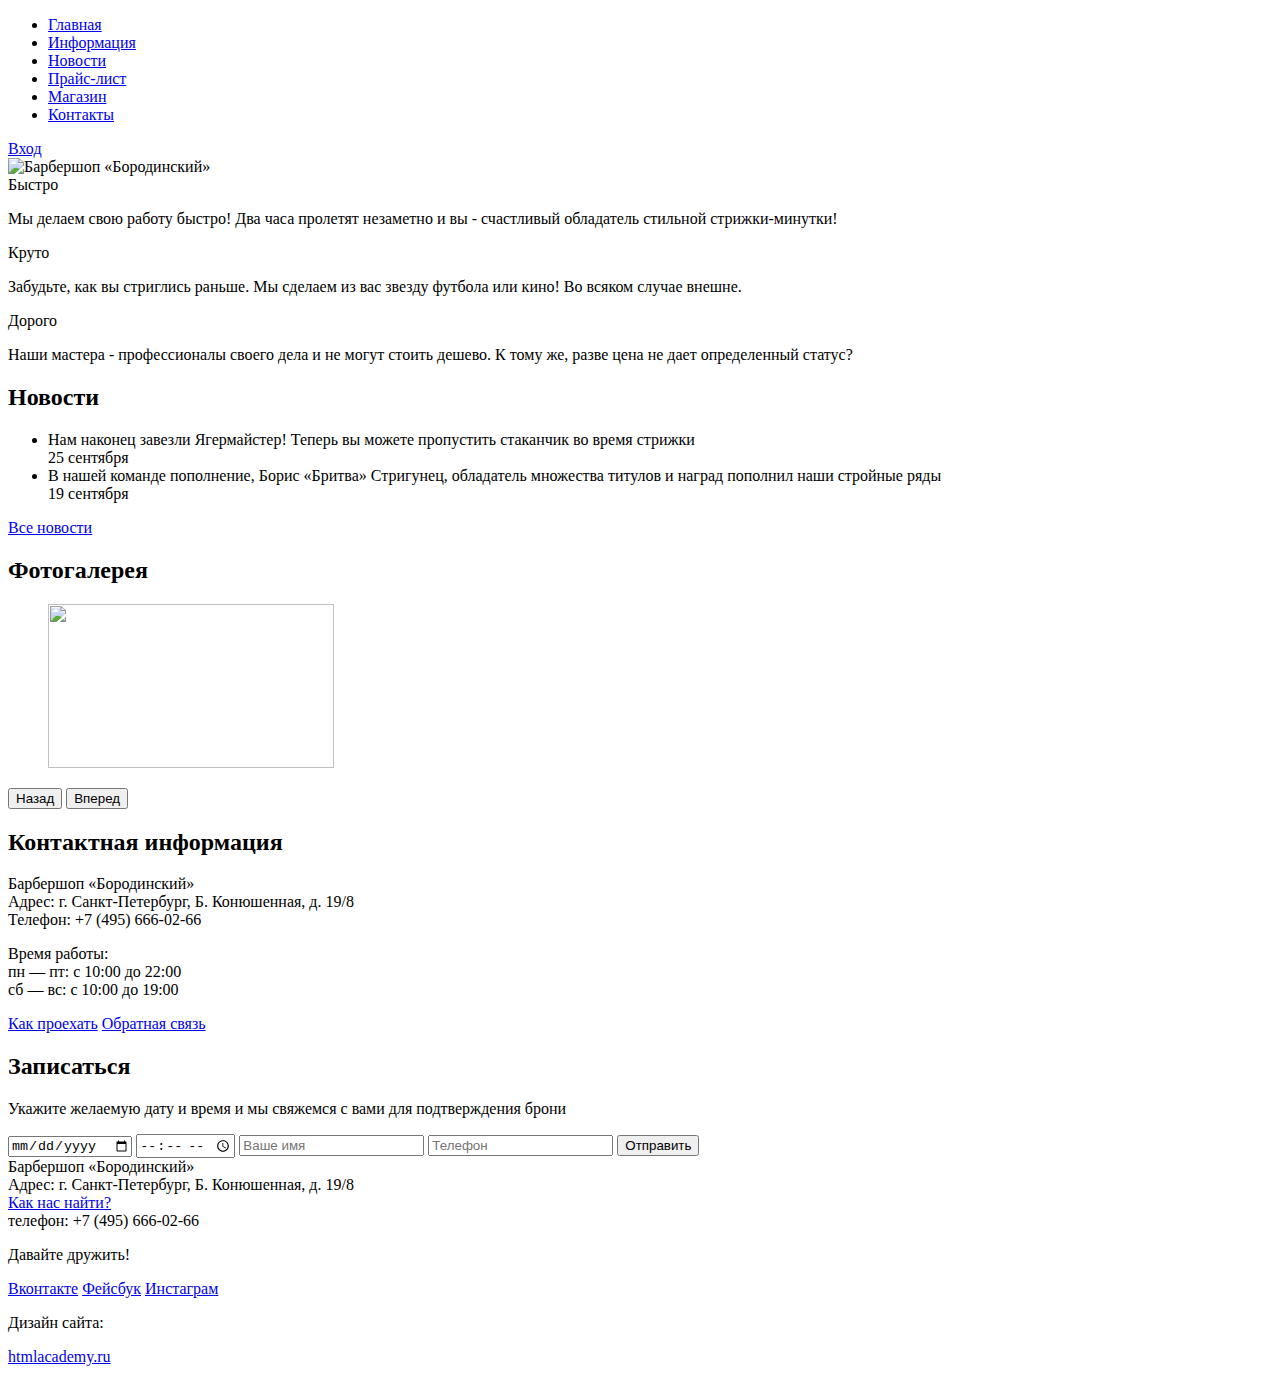
==== index.html @ f3aa88da "валидация index.html" ====
<!DOCTYPE html>
<html lang="ru">
    <head>
        <meta charset="utf-8">
        <title>Барбершоп «Бородинский»</title>
    </head>
    <body>
        <header class="main-header">
            <div class="container clearfix">
                <nav class="main-navigation">
                    <ul>
                        <li class="active">
                            <a href="#">Главная</a>
                        </li>
                        <li>
                            <a href="#">Информация</a>
                        </li>
                        <li>
                            <a href="#">Новости</a>
                        </li>
                        <li>
                            <a href="#">Прайс-лист</a>
                        </li>
                        <li>
                            <a href="pages/catalog.html">Магазин</a>
                        </li>
                        <li>
                            <a href="#">Контакты</a>
                        </li>
                    </ul>
                </nav>
                <div class="user-block">
                    <a href="#" class="login">Вход</a>
                </div>
            </div>
        </header>

        <main class="container">
            <div class="logo">
                <img src="img/logo.png" width="368" height="204" alt="Барбершоп «Бородинский»">
            </div>
            <section class="features-row clearfix">
                <div class="features-item">
                    <div class="features-title">Быстро</div>
                    <p>Мы делаем свою работу быстро! Два часа пролетят незаметно и вы - счастливый обладатель стильной стрижки-минутки!</p>
                </div>
                <div class="features-item">
                    <div class="features-title">Круто</div>
                    <p>Забудьте, как вы стриглись раньше. Мы сделаем из вас звезду футбола или кино! Во всяком случае внешне.</p>
                </div>
                <div class="features-item">
                    <div class="features-title">Дорого</div>
                    <p>Наши мастера - профессионалы своего дела и не могут стоить дешево. К тому же, разве цена не дает определенный статус?</p>
                </div>
            </section>

            <div class="index-content clearfix">
                <section class="content-column-left">
                    <h2 class="content-column-title">Новости</h2>
                    <ul class="news-preview">
                        <li>
                            Нам наконец завезли Ягермайстер! Теперь вы можете пропустить стаканчик во время стрижки
                            <br>
                            <time datetime="2013-09-25">25 сентября</time>
                        </li>
                        <li>
                            В нашей команде пополнение, Борис «Бритва» Стригунец, обладатель множества титулов и наград пополнил наши стройные ряды
                            <br>
                            <time datetime="2013-09-19">19 сентября</time>
                        </li>
                    </ul>
                    <a href="#" class="btn">Все новости</a>
                </section>
                <section class="content-column-right">
                    <h2 class="content-column-title">Фотогалерея</h2>
                    <div class="gallery">
                        <figure class="gallery-content">
                            <img src="img/photo-1.jpg" width="286" height="164" alt="">
                        </figure>
                        <button class="btn gallery-prev">Назад</button>
                        <button class="btn gallery-next">Вперед</button>
                    </div>
                </section>
            </div>

            <div class="index-content clearfix">
                <section class="content-column-left">
                    <div class="main-contacts">
                        <h2 class="content-column-title">Контактная информация</h2>
                        <p>
                            Барбершоп «Бородинский»
                            <br>Адрес: г. Санкт-Петербург, Б. Конюшенная, д. 19/8
                            <br>Телефон: +7 (495) 666-02-66
                        </p>
                        <p>
                            Время работы:
                            <br>пн — пт: с 10:00 до 22:00
                            <br>сб — вс: с 10:00 до 19:00
                        </p>
                        <a href="#" class="btn">Как проехать</a>
                        <a href="#" class="btn">Обратная связь</a>
                    </div>
                </section>
                <section class="content-column-right">
                    <div class="appointment-form">
                        <h2 class="content-column-title">Записаться</h2>
                        <p>Укажите желаемую дату и время и мы свяжемся с вами для подтверждения брони</p>
                        <form action="/echo" method="post">
                            <input type="date" name="date" value="" placeholder="Дата">
                            <input type="time" name="time" value="" placeholder="Время">
                            <input type="text" name="name" value="" placeholder="Ваше имя">
                            <input type="tel" name="phone" value="" placeholder="Телефон">
                            <button type="submit" class="btn">Отправить</button>
                        </form>
                    </div>
                </section>
            </div>
        </main>

        <footer class="main-footer">
            <div class="container clearfix">
                <section class="footer-contacts">
                    Барбершоп «Бородинский»
                    <br>Адрес: г. Санкт-Петербург, Б. Конюшенная, д. 19/8
                    <br>
                    <a href="#">Как нас найти?</a>
                    <br>телефон: +7 (495) 666-02-66
                </section>
                <section class="footer-social">
                    <p>Давайте дружить!</p>
                    <a href="#" class="social-btn social-btn-vk">Вконтакте</a>
                    <a href="#" class="social-btn social-btn-fb">Фейсбук</a>
                    <a href="#" class="social-btn social-btn-inst">Инстаграм</a>
                </section>
                <section class="footer-copyright">
                    <p>Дизайн сайта:</p>
                    <a href="#" class="btn">htmlacademy.ru</a>
                </section>
            </div>
        </footer>
    </body>
</html>
<!--  жалоба валидатора
Error: Attribute placeholder is only allowed when the input type is email, number, password, search, tel, text, or url.
плэйсхолдер для даты и времени недопустим пишет
warning на section без заголовков и на новые тэги(data time) -->
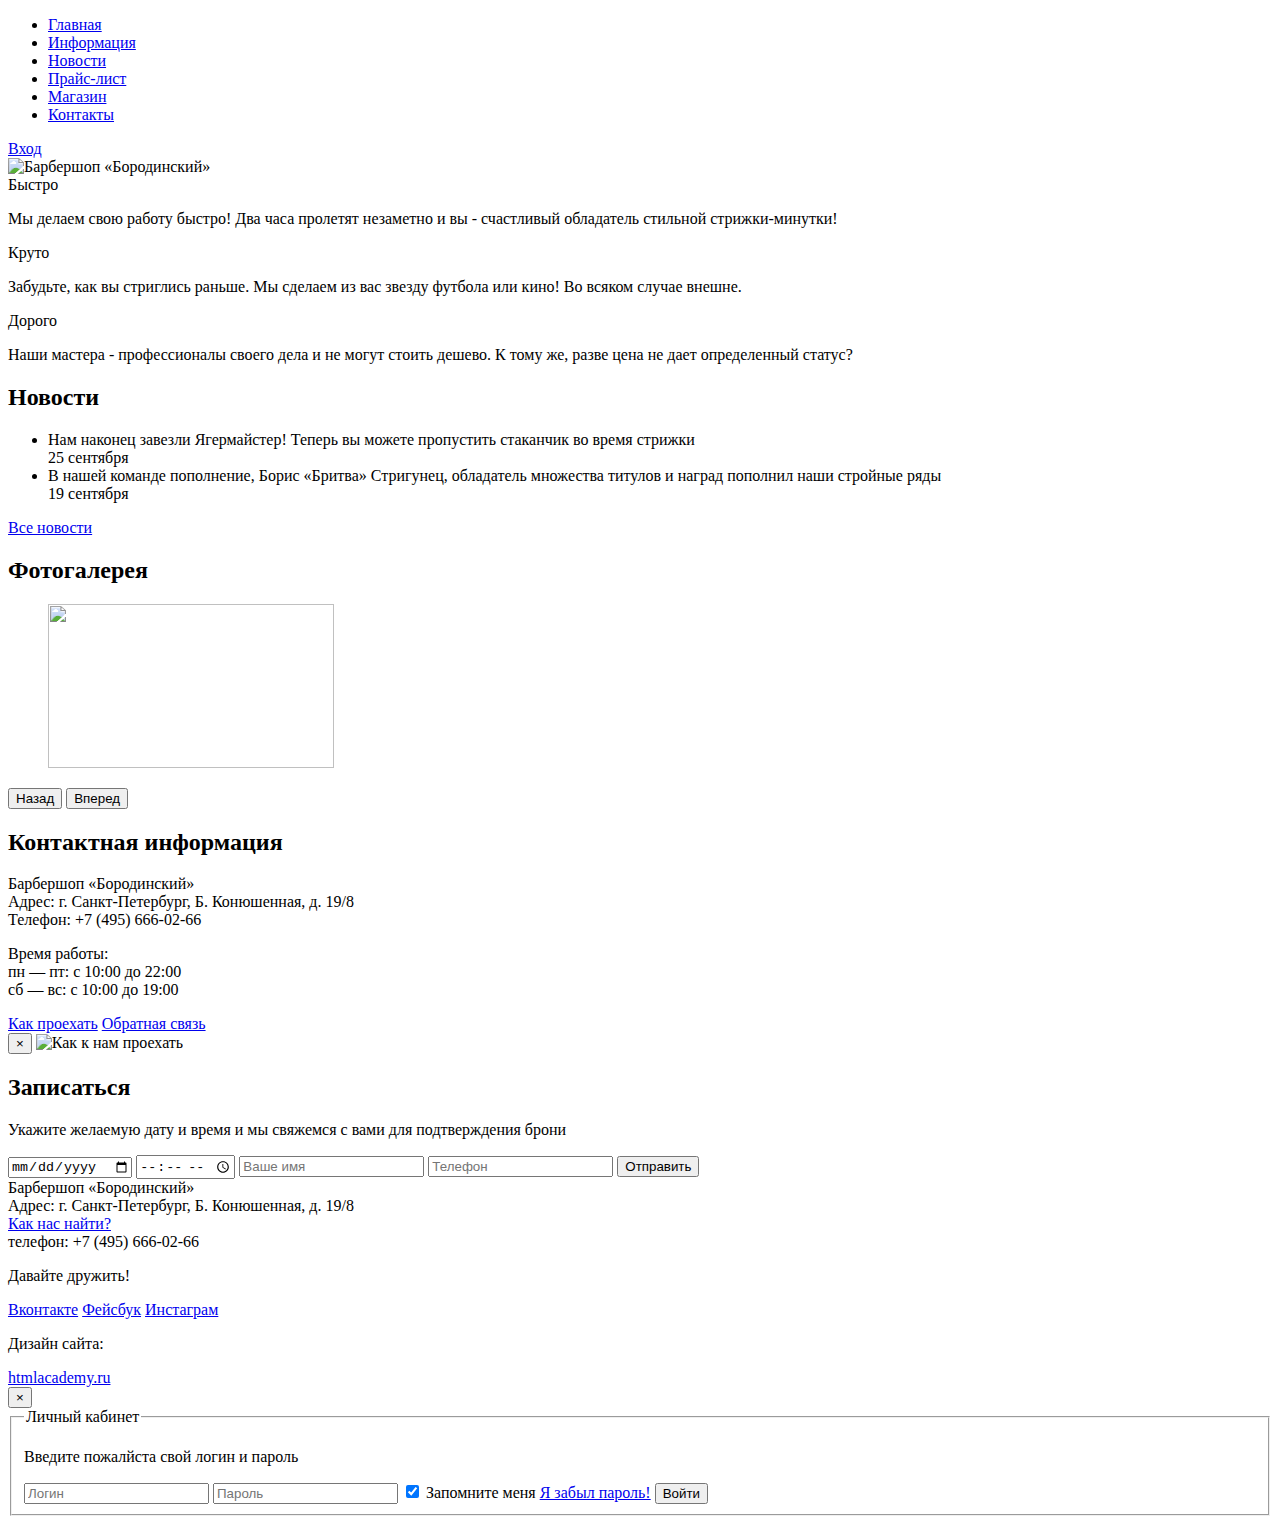
==== commit 8ac13f9b: "запилил попап и картинку карты" ====
--- a/index.html
+++ b/index.html
@@ -35,7 +35,7 @@
             </div>
         </header>
 
-        <main class="container">
+        <div class="container">
             <div class="logo">
                 <img src="img/logo.png" width="368" height="204" alt="Барбершоп «Бородинский»">
             </div>
@@ -99,6 +99,10 @@
                         </p>
                         <a href="#" class="btn">Как проехать</a>
                         <a href="#" class="btn">Обратная связь</a>
+                        <div class="big-map-image">
+                            <button class="closing-cross">&times;</button>
+                            <img src="#" alt="Как к нам проехать">
+                        </div>
                     </div>
                 </section>
                 <section class="content-column-right">
@@ -115,7 +119,7 @@
                     </div>
                 </section>
             </div>
-        </main>
+        </div>
 
         <footer class="main-footer">
             <div class="container clearfix">
@@ -138,6 +142,21 @@
                 </section>
             </div>
         </footer>
+        <div class="login-popup">
+            <button class="closing-cross">&times;</button>
+            <form action="/echo" method="post">
+                <fieldset>
+                    <legend>Личный кабинет</legend>
+                    <p>Введите пожалйста свой логин и пароль</p>
+                    <input type="text" name="user-login" placeholder="Логин">
+                    <input type="password" name="user-password" placeholder="Пароль">
+                    <input type="checkbox" name="save-me" id="save-me" checked>
+                    <label for="save-me">Запомните меня</label>
+                    <a href="#">Я забыл пароль!</a>
+                    <button type="submit">Войти</button>
+                </fieldset>
+            </form>
+        </div>
     </body>
 </html>
 <!--  жалоба валидатора
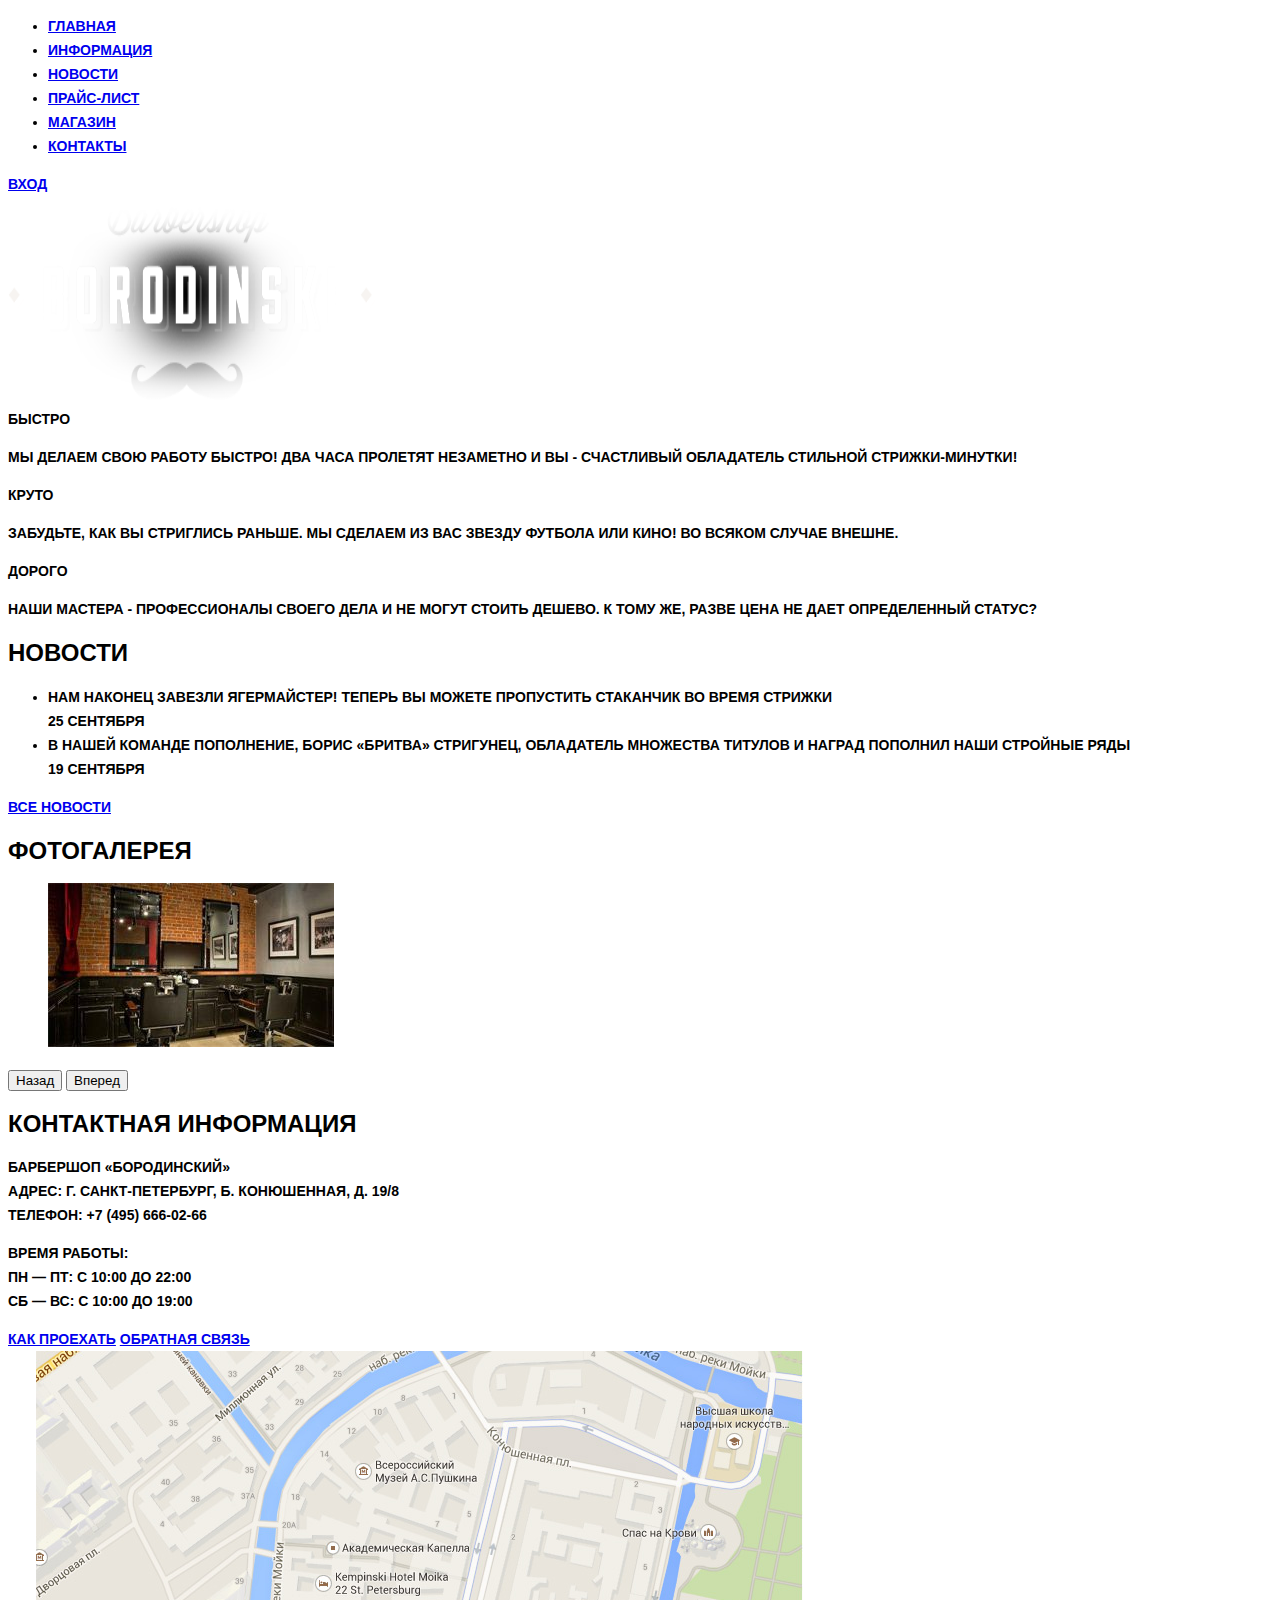
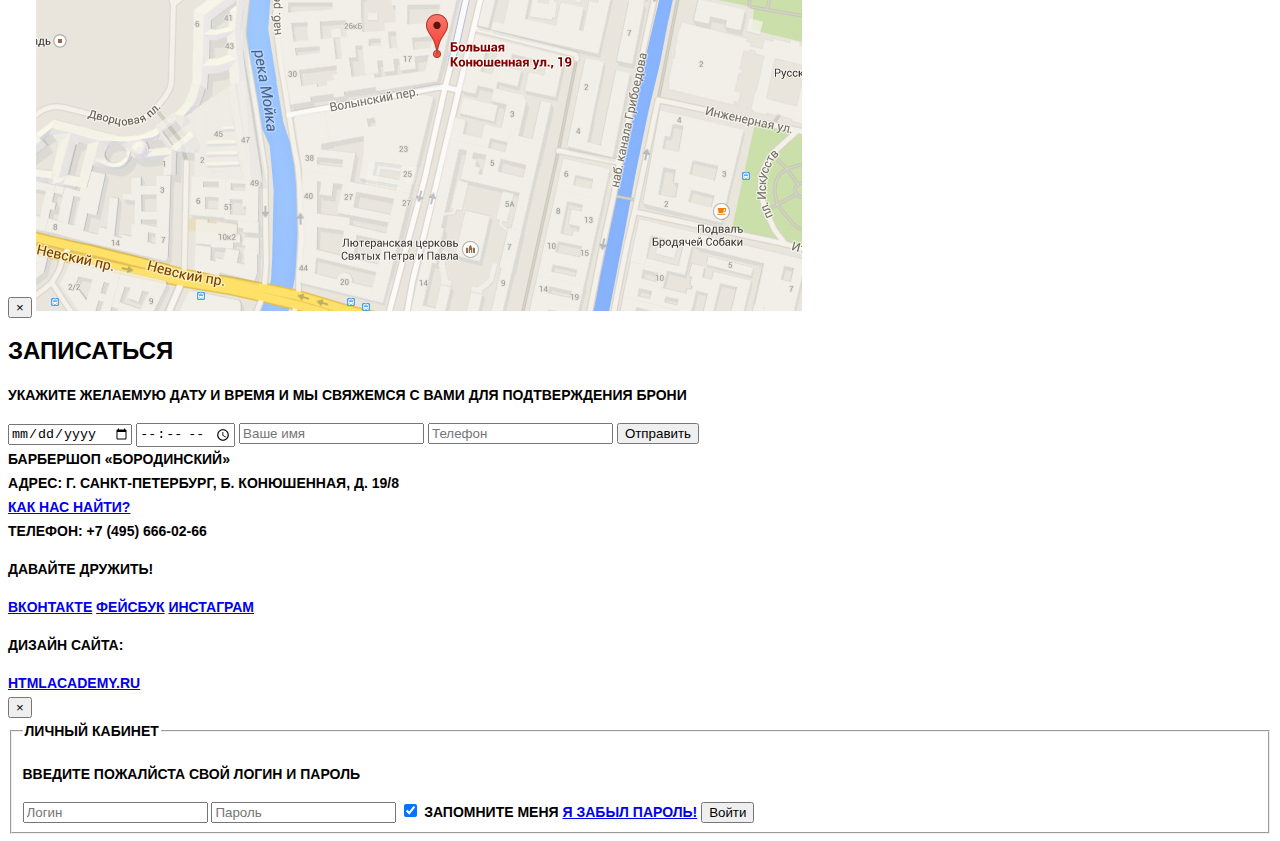
==== commit 21306176: "графика, текстовые стили" ====
--- a/index.html
+++ b/index.html
@@ -3,6 +3,7 @@
     <head>
         <meta charset="utf-8">
         <title>Барбершоп «Бородинский»</title>
+        <link rel="stylesheet" href="css/style.css">
     </head>
     <body>
         <header class="main-header">
@@ -37,7 +38,7 @@
 
         <div class="container">
             <div class="logo">
-                <img src="img/logo.png" width="368" height="204" alt="Барбершоп «Бородинский»">
+                <img src="img/logo.png" width="368" height="204" alt="Барбершоп «Бородинский»" title="Барбершоп «Бородинский»">
             </div>
             <section class="features-row clearfix">
                 <div class="features-item">
@@ -75,7 +76,7 @@
                     <h2 class="content-column-title">Фотогалерея</h2>
                     <div class="gallery">
                         <figure class="gallery-content">
-                            <img src="img/photo-1.jpg" width="286" height="164" alt="">
+                            <img src="img/gallery-photo-1.jpg" width="286" height="164" alt="Барбершоп итерьер">
                         </figure>
                         <button class="btn gallery-prev">Назад</button>
                         <button class="btn gallery-next">Вперед</button>
@@ -101,7 +102,7 @@
                         <a href="#" class="btn">Обратная связь</a>
                         <div class="big-map-image">
                             <button class="closing-cross">&times;</button>
-                            <img src="#" alt="Как к нам проехать">
+                            <img src="img/big-map-image.jpg" width="767" height="561" alt="Как к нам проехать">
                         </div>
                     </div>
                 </section>
--- a/css/style.css
+++ b/css/style.css
@@ -0,0 +1,16 @@
+body {
+    font-family: "PT Sans Narrow", Arial, Helvetica, sans-serif;
+    font-size: 14px;
+    color: #000000;
+    font-weight: bold;
+    line-height: 24px;
+    text-transform: uppercase;
+}
+
+h1 {
+    font-size: 30px;
+}
+
+h2 {
+    font-size: 24px;
+}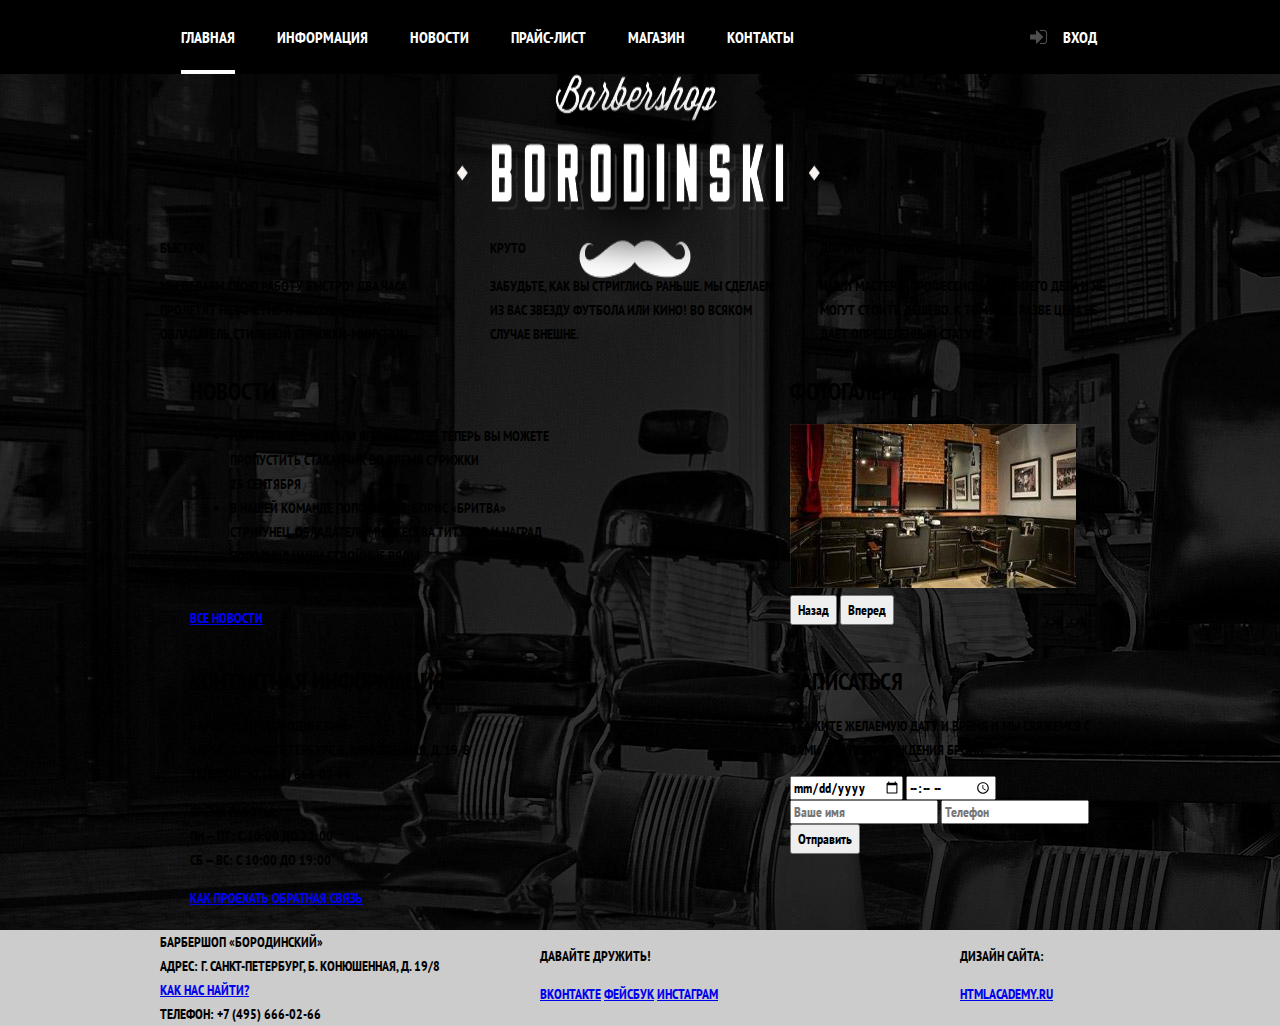
==== commit 5c883252: "header" ====
--- a/index.html
+++ b/index.html
@@ -1,164 +1,175 @@
 <!DOCTYPE html>
 <html lang="ru">
-    <head>
-        <meta charset="utf-8">
-        <title>Барбершоп «Бородинский»</title>
-        <link rel="stylesheet" href="css/style.css">
-    </head>
-    <body>
-        <header class="main-header">
-            <div class="container clearfix">
-                <nav class="main-navigation">
-                    <ul>
-                        <li class="active">
-                            <a href="#">Главная</a>
-                        </li>
-                        <li>
-                            <a href="#">Информация</a>
-                        </li>
-                        <li>
-                            <a href="#">Новости</a>
-                        </li>
-                        <li>
-                            <a href="#">Прайс-лист</a>
-                        </li>
-                        <li>
-                            <a href="pages/catalog.html">Магазин</a>
-                        </li>
-                        <li>
-                            <a href="#">Контакты</a>
-                        </li>
-                    </ul>
-                </nav>
-                <div class="user-block">
-                    <a href="#" class="login">Вход</a>
-                </div>
-            </div>
-        </header>
 
-        <div class="container">
-            <div class="logo">
-                <img src="img/logo.png" width="368" height="204" alt="Барбершоп «Бородинский»" title="Барбершоп «Бородинский»">
-            </div>
-            <section class="features-row clearfix">
-                <div class="features-item">
-                    <div class="features-title">Быстро</div>
-                    <p>Мы делаем свою работу быстро! Два часа пролетят незаметно и вы - счастливый обладатель стильной стрижки-минутки!</p>
-                </div>
-                <div class="features-item">
-                    <div class="features-title">Круто</div>
-                    <p>Забудьте, как вы стриглись раньше. Мы сделаем из вас звезду футбола или кино! Во всяком случае внешне.</p>
-                </div>
-                <div class="features-item">
-                    <div class="features-title">Дорого</div>
-                    <p>Наши мастера - профессионалы своего дела и не могут стоить дешево. К тому же, разве цена не дает определенный статус?</p>
-                </div>
-            </section>
+<head>
+	<meta charset="utf-8">
+	<title>Барбершоп «Бородинский»</title>
+	<link href='https://fonts.googleapis.com/css?family=PT+Sans+Narrow:400,700&subset=latin,cyrillic' rel='stylesheet' type='text/css'>
+	<link rel="stylesheet" href="css/normalize.css">
+	<link rel="stylesheet" href="css/style.css">
+</head>
 
-            <div class="index-content clearfix">
-                <section class="content-column-left">
-                    <h2 class="content-column-title">Новости</h2>
-                    <ul class="news-preview">
-                        <li>
-                            Нам наконец завезли Ягермайстер! Теперь вы можете пропустить стаканчик во время стрижки
-                            <br>
-                            <time datetime="2013-09-25">25 сентября</time>
-                        </li>
-                        <li>
-                            В нашей команде пополнение, Борис «Бритва» Стригунец, обладатель множества титулов и наград пополнил наши стройные ряды
-                            <br>
-                            <time datetime="2013-09-19">19 сентября</time>
-                        </li>
-                    </ul>
-                    <a href="#" class="btn">Все новости</a>
-                </section>
-                <section class="content-column-right">
-                    <h2 class="content-column-title">Фотогалерея</h2>
-                    <div class="gallery">
-                        <figure class="gallery-content">
-                            <img src="img/gallery-photo-1.jpg" width="286" height="164" alt="Барбершоп итерьер">
-                        </figure>
-                        <button class="btn gallery-prev">Назад</button>
-                        <button class="btn gallery-next">Вперед</button>
-                    </div>
-                </section>
-            </div>
+<body>
+	<header class="main-header">
+		<div class="container clearfix">
+			<nav class="main-navigation">
+				<ul>
+					<li class="active">
+						<a href="#">Главная</a>
+					</li>
+					<li>
+						<a href="#">Информация</a>
+					</li>
+					<li>
+						<a href="#">Новости</a>
+					</li>
+					<li>
+						<a href="#">Прайс-лист</a>
+					</li>
+					<li>
+						<a href="pages/catalog.html">Магазин</a>
+					</li>
+					<li>
+						<a href="#">Контакты</a>
+					</li>
+				</ul>
+			</nav>
+			<div class="user-block">
+				<a href="#" class="login">Вход</a>
+			</div>
+		</div>
+	</header>
 
-            <div class="index-content clearfix">
-                <section class="content-column-left">
-                    <div class="main-contacts">
-                        <h2 class="content-column-title">Контактная информация</h2>
-                        <p>
-                            Барбершоп «Бородинский»
-                            <br>Адрес: г. Санкт-Петербург, Б. Конюшенная, д. 19/8
-                            <br>Телефон: +7 (495) 666-02-66
-                        </p>
-                        <p>
-                            Время работы:
-                            <br>пн — пт: с 10:00 до 22:00
-                            <br>сб — вс: с 10:00 до 19:00
-                        </p>
-                        <a href="#" class="btn">Как проехать</a>
-                        <a href="#" class="btn">Обратная связь</a>
-                        <div class="big-map-image">
-                            <button class="closing-cross">&times;</button>
-                            <img src="img/big-map-image.jpg" width="767" height="561" alt="Как к нам проехать">
-                        </div>
-                    </div>
-                </section>
-                <section class="content-column-right">
-                    <div class="appointment-form">
-                        <h2 class="content-column-title">Записаться</h2>
-                        <p>Укажите желаемую дату и время и мы свяжемся с вами для подтверждения брони</p>
-                        <form action="/echo" method="post">
-                            <input type="date" name="date" value="" placeholder="Дата">
-                            <input type="time" name="time" value="" placeholder="Время">
-                            <input type="text" name="name" value="" placeholder="Ваше имя">
-                            <input type="tel" name="phone" value="" placeholder="Телефон">
-                            <button type="submit" class="btn">Отправить</button>
-                        </form>
-                    </div>
-                </section>
-            </div>
-        </div>
+	<div class="container">
+		<div class="logo">
+			<img src="img/logo.png" width="368" height="204" alt="Барбершоп «Бородинский»" title="Барбершоп «Бородинский»">
+		</div>
+		<section class="features-row clearfix">
+			<div class="features-item">
+				<div class="features-title">Быстро</div>
+				<p>Мы делаем свою работу быстро! Два часа пролетят незаметно и вы - счастливый обладатель стильной стрижки-минутки!</p>
+			</div>
+			<div class="features-item">
+				<div class="features-title">Круто</div>
+				<p>Забудьте, как вы стриглись раньше. Мы сделаем из вас звезду футбола или кино! Во всяком случае внешне.</p>
+			</div>
+			<div class="features-item">
+				<div class="features-title">Дорого</div>
+				<p>Наши мастера - профессионалы своего дела и не могут стоить дешево. К тому же, разве цена не дает определенный статус?</p>
+			</div>
+		</section>
 
-        <footer class="main-footer">
-            <div class="container clearfix">
-                <section class="footer-contacts">
-                    Барбершоп «Бородинский»
-                    <br>Адрес: г. Санкт-Петербург, Б. Конюшенная, д. 19/8
-                    <br>
-                    <a href="#">Как нас найти?</a>
-                    <br>телефон: +7 (495) 666-02-66
-                </section>
-                <section class="footer-social">
-                    <p>Давайте дружить!</p>
-                    <a href="#" class="social-btn social-btn-vk">Вконтакте</a>
-                    <a href="#" class="social-btn social-btn-fb">Фейсбук</a>
-                    <a href="#" class="social-btn social-btn-inst">Инстаграм</a>
-                </section>
-                <section class="footer-copyright">
-                    <p>Дизайн сайта:</p>
-                    <a href="#" class="btn">htmlacademy.ru</a>
-                </section>
-            </div>
-        </footer>
-        <div class="login-popup">
-            <button class="closing-cross">&times;</button>
-            <form action="/echo" method="post">
-                <fieldset>
-                    <legend>Личный кабинет</legend>
-                    <p>Введите пожалйста свой логин и пароль</p>
-                    <input type="text" name="user-login" placeholder="Логин">
-                    <input type="password" name="user-password" placeholder="Пароль">
-                    <input type="checkbox" name="save-me" id="save-me" checked>
-                    <label for="save-me">Запомните меня</label>
-                    <a href="#">Я забыл пароль!</a>
-                    <button type="submit">Войти</button>
-                </fieldset>
-            </form>
-        </div>
-    </body>
+		<div class="index-content clearfix">
+			<section class="content-column-left">
+				<h2 class="content-column-title">Новости</h2>
+				<ul class="news-preview">
+					<li>
+						Нам наконец завезли Ягермайстер! Теперь вы можете пропустить стаканчик во время стрижки
+						<br>
+						<time datetime="2013-09-25">25 сентября</time>
+					</li>
+					<li>
+						В нашей команде пополнение, Борис «Бритва» Стригунец, обладатель множества титулов и наград пополнил наши стройные ряды
+						<br>
+						<time datetime="2013-09-19">19 сентября</time>
+					</li>
+				</ul>
+				<a href="#" class="btn">Все новости</a>
+			</section>
+			<section class="content-column-right">
+				<h2 class="content-column-title">Фотогалерея</h2>
+				<div class="gallery">
+					<figure class="gallery-content">
+						<img src="img/gallery-photo-1.jpg" width="286" height="164" alt="Барбершоп итерьер">
+					</figure>
+					<button class="btn gallery-prev">Назад</button>
+					<button class="btn gallery-next">Вперед</button>
+				</div>
+			</section>
+		</div>
+
+		<div class="index-content clearfix">
+			<section class="content-column-left">
+				<div class="main-contacts">
+					<h2 class="content-column-title">Контактная информация</h2>
+					<p>
+						Барбершоп «Бородинский»
+						<br>Адрес: г. Санкт-Петербург, Б. Конюшенная, д. 19/8
+						<br>Телефон: +7 (495) 666-02-66
+					</p>
+					<p>
+						Время работы:
+						<br>пн — пт: с 10:00 до 22:00
+						<br>сб — вс: с 10:00 до 19:00
+					</p>
+					<a href="#" class="btn">Как проехать</a>
+					<a href="#" class="btn">Обратная связь</a>
+					<div class="big-map-image">
+						<button class="closing-cross">&times;</button>
+						<img src="img/big-map-image.jpg" width="767" height="561" alt="Как к нам проехать">
+					</div>
+				</div>
+				<div class="company-info-action">
+					<div class="modal-map">
+						<iframe src="https://www.google.com/maps/embed?pb=!1m18!1m12!1m3!1d2376.7516361114067!2d30.31810003127109!3d59.938747285514545!2m3!1f0!2f0!3f0!3m2!1i1024!2i768!4f13.1!3m3!1m2!1s0x4696310fca5ba729%3A0xea9c53d4493c879f!2z0JHQvtC70YzRiNCw0Y8g0JrQvtC90Y7RiNC10L3QvdCw0Y8g0YPQuy4sIDE5LCDQodCw0L3QutGCLdCf0LXRgtC10YDQsdGD0YDQsywgMTkxMTg2!5e0!3m2!1sru!2sru!4v1447366633626" width="940" height="446" style="border:0" allowfullscreen></iframe>
+						<button class="closing-cross closing-map">&times;</button>
+					</div>
+				</div>
+			</section>
+			<section class="content-column-right">
+				<div class="appointment-form">
+					<h2 class="content-column-title">Записаться</h2>
+					<p>Укажите желаемую дату и время и мы свяжемся с вами для подтверждения брони</p>
+					<form action="/echo" method="post">
+						<input type="date" name="date" value="" placeholder="Дата">
+						<input type="time" name="time" value="" placeholder="Время">
+						<input type="text" name="name" value="" placeholder="Ваше имя">
+						<input type="tel" name="phone" value="" placeholder="Телефон">
+						<button type="submit" class="btn">Отправить</button>
+					</form>
+				</div>
+			</section>
+		</div>
+	</div>
+
+	<footer class="main-footer">
+		<div class="container clearfix">
+			<section class="footer-contacts">
+				Барбершоп «Бородинский»
+				<br>Адрес: г. Санкт-Петербург, Б. Конюшенная, д. 19/8
+				<br>
+				<a href="#">Как нас найти?</a>
+				<br>телефон: +7 (495) 666-02-66
+			</section>
+			<section class="footer-social">
+				<p>Давайте дружить!</p>
+				<a href="#" class="social-btn social-btn-vk">Вконтакте</a>
+				<a href="#" class="social-btn social-btn-fb">Фейсбук</a>
+				<a href="#" class="social-btn social-btn-inst">Инстаграм</a>
+			</section>
+			<section class="footer-copyright">
+				<p>Дизайн сайта:</p>
+				<a href="#" class="btn">htmlacademy.ru</a>
+			</section>
+		</div>
+	</footer>
+	<div class="login-popup">
+		<button class="closing-cross">&times;</button>
+		<form action="/echo" method="post">
+			<fieldset>
+				<legend>Личный кабинет</legend>
+				<p>Введите пожалйста свой логин и пароль</p>
+				<input type="text" name="user-login" placeholder="Логин">
+				<input type="password" name="user-password" placeholder="Пароль">
+				<input type="checkbox" name="save-me" id="save-me" checked>
+				<label for="save-me">Запомните меня</label>
+				<a href="#">Я забыл пароль!</a>
+				<button type="submit">Войти</button>
+			</fieldset>
+		</form>
+	</div>
+</body>
+
 </html>
 <!--  жалоба валидатора
 Error: Attribute placeholder is only allowed when the input type is email, number, password, search, tel, text, or url.
--- a/css/style.css
+++ b/css/style.css
@@ -1,16 +1,250 @@
 body {
-    font-family: "PT Sans Narrow", Arial, Helvetica, sans-serif;
-    font-size: 14px;
-    color: #000000;
-    font-weight: bold;
-    line-height: 24px;
-    text-transform: uppercase;
+	min-width: 960px;
+	margin: 0;
+	padding: 0;
+	font-family: "PT Sans Narrow", Arial, Helvetica, sans-serif;
+	font-size: 14px;
+	color: #000000;
+	font-weight: bold;
+	line-height: 24px;
+	text-transform: uppercase;
+	background: #000000 url("../img/main-bg-image.jpg") no-repeat;
+}
+
+.clearfix:after {
+	content: " ";
+	display: table;
+	clear: both;
+}
+
+.container {
+	width: 960px;
+	margin: 0 auto;
+	padding: 0 10px;
+	/*    background-color: dimgrey;*/
 }
 
 h1 {
-    font-size: 30px;
+	font-size: 30px;
 }
 
 h2 {
-    font-size: 24px;
+	font-size: 24px;
+}
+
+.main-header {
+	background-color: #000000;
+}
+
+.main-navigation {
+	float: left;
+	width: 780px;
+	font-size: 0;
+}
+
+.main-navigation a {
+	position: relative;
+	display: block;
+	padding: 29px 21px;
+	font-family: "PT Sans Narrow", Arial, Helvetica, sans-serif;
+	font-size: 16px;
+	color: #ffffff;
+	font-weight: bold;
+	line-height: 16px;
+	text-transform: uppercase;
+	text-decoration: none;
+}
+
+.main-navigation a:hover,
+.user-block a:hover {
+	background-color: #242424;
+}
+
+.main-navigation ul {
+	padding: 0;
+	margin: 0;
+}
+
+.main-navigation li {
+	display: inline-block;
+	vertical-align: top;
+	/*	margin-right: 20px;*/
+}
+
+.user-block {
+	float: right;
+	width: 107px;
+	max-width: 160px;
+	/*    background-color: cornflowerblue;*/
+}
+
+.user-block a::before {
+	position: absolute;
+	top: 39%;
+	left: 12%;
+	content: " ";
+	width: 24px;
+	height: 24px;
+	background: url("../img/barbershop-styleguide-icon-sprite.png") no-repeat 100% 0%;
+}
+
+.user-block a {
+	position: relative;
+	display: block;
+	padding: 29px 0px 29px 50px;
+	font-family: "PT Sans Narrow", Arial, Helvetica, sans-serif;
+	font-size: 16px;
+	color: #ffffff;
+	font-weight: bold;
+	line-height: 16px;
+	text-transform: uppercase;
+	text-decoration: none;
+}
+
+.user-block a:hover::before {
+	background: url("../img/barbershop-styleguide-icon-sprite.png") no-repeat 100% 100%;
+}
+
+.active a:after {
+	content: " ";
+	position: absolute;
+	bottom: 0;
+	left: 21px;
+	right: 21px;
+	height: 4px;
+	background-color: #ffffff;
+}
+
+.active a:hover {
+	background: none;
+}
+
+.logo {
+	width: 368px;
+	height: 162px;
+	margin: 0 auto;
+	/*    background-color: aquamarine;*/
+}
+
+.features-item {
+	float: left;
+	width: 300px;
+	margin-right: 30px;
+	/*    background-color: darkturquoise;*/
+}
+
+.features-item:last-child {
+	margin-right: 0px
+}
+
+.index-content {
+	margin-bottom: 20px;
+	padding: 0 30px;
+}
+
+.content-column-left {
+	float: left;
+	width: 380px;
+	/*    background-color: firebrick;*/
+}
+
+.modal-map {
+	display: none;
+}
+
+.content-column-right {
+	float: right;
+	width: 300px;
+	/*    background-color: firebrick;*/
+}
+
+figure.gallery-content {
+	margin: 0;
+	padding: 0;
+}
+
+.big-map-image {
+	display: none;
+}
+
+
+/*каталог*/
+
+.catalog-search {
+	float: left;
+	width: 220px;
+	background-color: aqua;
+}
+
+.catalog-products {
+	float: right;
+	width: 700px;
+	font-size: 0;
+	/*    background-color: aqua;*/
+}
+
+.catalog-product {
+	display: inline-block;
+	vertical-align: top;
+	width: 220px;
+	margin-right: 20px;
+	font-size: 14px;
+}
+
+.catalog-product:nth-child(3n) {
+	margin-right: 0;
+}
+
+
+/*предмет каталога*/
+
+.item-images {
+	float: left;
+	width: 460px;
+	font-size: 0;
+}
+
+.item-description {
+	float: right;
+	width: 400px;
+}
+
+.item-preview-images a {
+	display: inline-block;
+	vertical-align: top;
+	margin-right: 20px;
+}
+
+.item-preview-images a:last-child {
+	margin-right: 0;
+}
+
+
+/*футер*/
+
+.main-footer {
+	background-color: #cccccc;
+}
+
+.footer-contacts {
+	float: left;
+	width: 320px;
+	margin-right: 60px;
+	/*    background-color: brown;*/
+}
+
+.footer-social {
+	float: left;
+	width: 260px;
+	/*    background-color: brown;*/
+}
+
+.footer-copyright {
+	float: right;
+	width: 160px;
+	/*    background-color: brown;*/
+}
+
+.login-popup {
+	display: none;
 }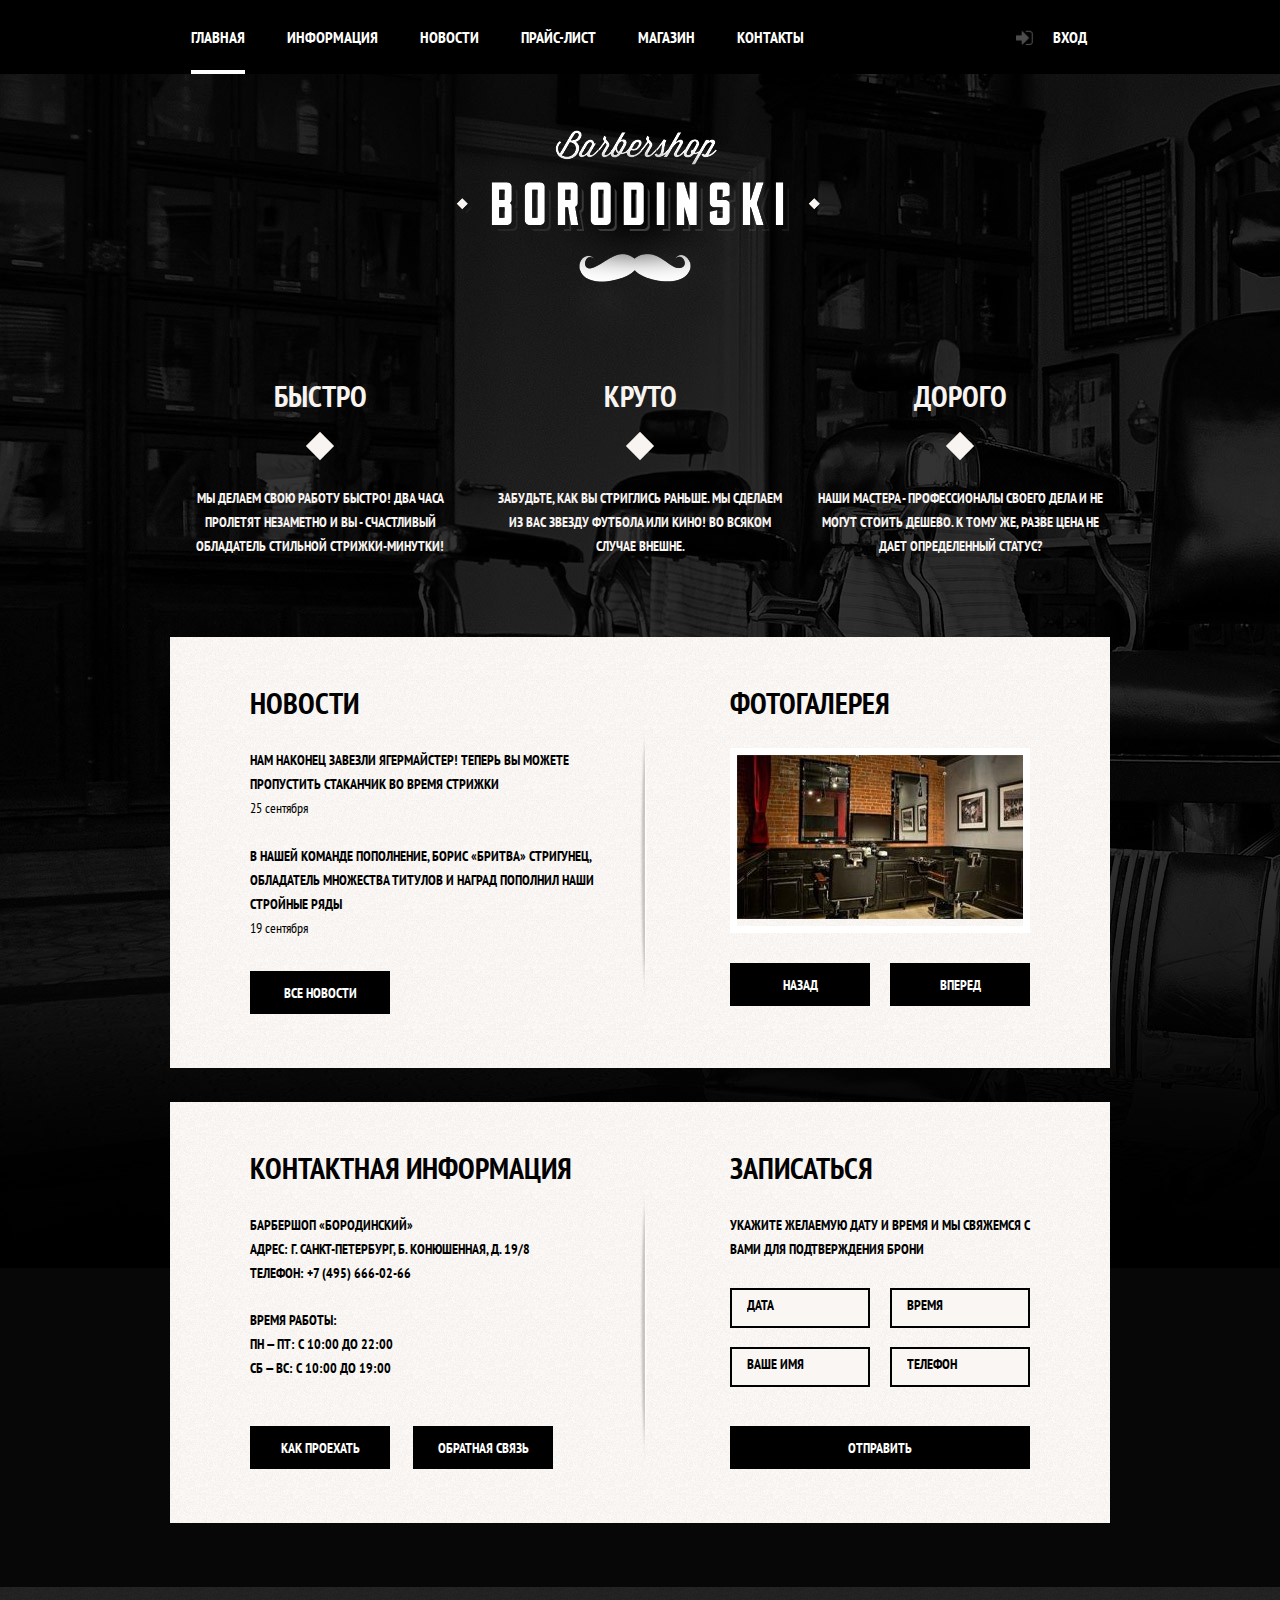
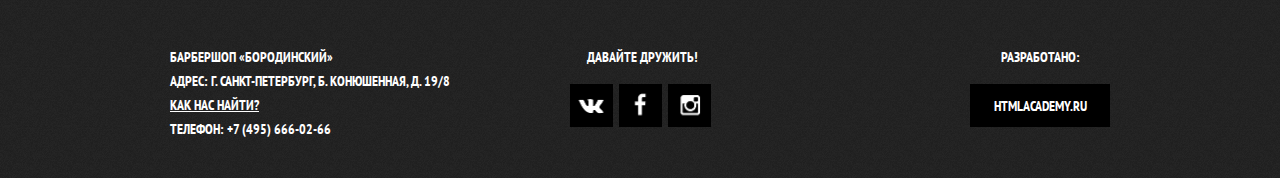
==== commit 26f5e2f3: "index, в лисе placeholder, ie11 input::focus" ====
--- a/index.html
+++ b/index.html
@@ -42,7 +42,7 @@
 
 	<div class="container">
 		<div class="logo">
-			<img src="img/logo.png" width="368" height="204" alt="Барбершоп «Бородинский»" title="Барбершоп «Бородинский»">
+			<img src="img/logo.png" width="368" height="152" alt="Барбершоп «Бородинский»" title="Барбершоп «Бородинский»">
 		</div>
 		<section class="features-row clearfix">
 			<div class="features-item">
@@ -121,8 +121,8 @@
 					<h2 class="content-column-title">Записаться</h2>
 					<p>Укажите желаемую дату и время и мы свяжемся с вами для подтверждения брони</p>
 					<form action="/echo" method="post">
-						<input type="date" name="date" value="" placeholder="Дата">
-						<input type="time" name="time" value="" placeholder="Время">
+						<input type="text" name="date" value="" placeholder="Дата">
+						<input type="text" name="time" value="" placeholder="Время">
 						<input type="text" name="name" value="" placeholder="Ваше имя">
 						<input type="tel" name="phone" value="" placeholder="Телефон">
 						<button type="submit" class="btn">Отправить</button>
@@ -143,12 +143,12 @@
 			</section>
 			<section class="footer-social">
 				<p>Давайте дружить!</p>
-				<a href="#" class="social-btn social-btn-vk">Вконтакте</a>
-				<a href="#" class="social-btn social-btn-fb">Фейсбук</a>
-				<a href="#" class="social-btn social-btn-inst">Инстаграм</a>
+				<a href="#" class="social-btn social-btn-vk"></a>
+				<a href="#" class="social-btn social-btn-fb"></a>
+				<a href="#" class="social-btn social-btn-inst"></a>
 			</section>
 			<section class="footer-copyright">
-				<p>Дизайн сайта:</p>
+				<p>Разработано:</p>
 				<a href="#" class="btn">htmlacademy.ru</a>
 			</section>
 		</div>
--- a/css/style.css
+++ b/css/style.css
@@ -8,7 +8,7 @@
 	font-weight: bold;
 	line-height: 24px;
 	text-transform: uppercase;
-	background: #000000 url("../img/main-bg-image.jpg") no-repeat;
+	background: #070707 url("../img/main-bg-image.jpg") no-repeat;
 }
 
 .clearfix:after {
@@ -18,7 +18,7 @@
 }
 
 .container {
-	width: 960px;
+	width: 940px;
 	margin: 0 auto;
 	padding: 0 10px;
 	/*    background-color: dimgrey;*/
@@ -33,6 +33,7 @@
 }
 
 .main-header {
+	margin-bottom: 56px;
 	background-color: #000000;
 }
 
@@ -85,7 +86,7 @@
 	content: " ";
 	width: 24px;
 	height: 24px;
-	background: url("../img/barbershop-styleguide-icon-sprite.png") no-repeat 100% 0%;
+	background: url("../img/barbershop-styleguide-icon-sprite.png") no-repeat 1% 103%;
 }
 
 .user-block a {
@@ -102,7 +103,7 @@
 }
 
 .user-block a:hover::before {
-	background: url("../img/barbershop-styleguide-icon-sprite.png") no-repeat 100% 100%;
+	background: url("../img/barbershop-styleguide-icon-sprite.png") no-repeat 0% 5%;
 }
 
 .active a:after {
@@ -121,15 +122,22 @@
 
 .logo {
 	width: 368px;
-	height: 162px;
+	min-height: 152px;
 	margin: 0 auto;
+	margin-bottom: 92px;
 	/*    background-color: aquamarine;*/
 }
 
+.features-row {
+	margin-bottom: 65px;
+}
+
 .features-item {
+	position: relative;
 	float: left;
 	width: 300px;
-	margin-right: 30px;
+	margin-right: 20px;
+	text-align: center;
 	/*    background-color: darkturquoise;*/
 }
 
@@ -137,9 +145,109 @@
 	margin-right: 0px
 }
 
+.features-item::before {
+	position: absolute;
+	content: " ";
+	top: 55px;
+	left: 50%;
+	margin-left: -10px;
+	width: 20px;
+	height: 20px;
+	background-color: #f7f4f1;
+	transform: rotate(45deg);
+}
+
+.features-title {
+	color: #f7f4f1;
+	font-size: 30px;
+	font-weight: bold;
+	line-height: 30px;
+	margin-bottom: 75px;
+}
+
+.features-item p {
+	color: #f7f4f1;
+	font-size: 14px;
+	line-height: 24px;
+	font-weight: bold;
+}
+
 .index-content {
-	margin-bottom: 20px;
-	padding: 0 30px;
+	position: relative;
+	margin-bottom: 34px;
+	padding: 26px 80px 54px;
+	background: #ffffff url("../img/index-content-bg.jpg")
+}
+
+.index-content::before {
+	content: " ";
+	position: absolute;
+	top: 20%;
+	left: 50%;
+	width: 8px;
+	height: 278px;
+	background: url("../img/index-content-center-new-delimitr.png") no-repeat;
+}
+
+.content-column-title {
+	font-size: 30px;
+	line-height: 30px;
+	font-weight: bold;
+	margin-bottom: 30px;
+}
+
+.news-preview {
+	list-style: none;
+	margin: 0;
+	padding: 0;
+}
+
+.news-preview li {
+	margin-bottom: 24px;
+}
+
+time {
+	font-weight: normal;
+	text-transform: none;
+}
+
+.btn {
+	display: inline-block;
+	width: 140px;
+	color: #ffffff;
+	background-color: #000000;
+	padding: 10px 0px 9px;
+	text-decoration: none;
+	text-align: center;
+	vertical-align: top;
+}
+
+.btn:hover {
+	background-color: #663d15;
+}
+
+button.btn {
+	border: none;
+	outline: none;
+	font-family: "PT Sans Narrow", Arial, Helvetica, sans-serif;
+	font-size: 14px;
+	color: #ffffff;
+	font-weight: bold;
+	line-height: 24px;
+	text-transform: uppercase;
+}
+
+.main-contacts .btn {
+	margin-right: 20px;
+	margin-top: 23px;
+}
+
+.main-contacts p {
+	margin-bottom: 23px
+}
+
+.news-preview + .btn {
+	margin-top: 7px;
 }
 
 .content-column-left {
@@ -158,13 +266,77 @@
 	/*    background-color: firebrick;*/
 }
 
-figure.gallery-content {
+.gallery-content {
 	margin: 0;
 	padding: 0;
+	border: 7px solid #ffffff;
+	margin-bottom: 30px;
+}
+
+.gallery-prew {
+	float: left;
+}
+
+.gallery-next {
+	float: right;
 }
 
 .big-map-image {
 	display: none;
+}
+
+.appointment-form input {
+	border: 2px solid #000101;
+	width: 106px;
+	padding: 6px 15px 12px;
+	margin-right: 17px;
+	margin-bottom: 19px;
+	background-color: #f9f6f3;
+}
+
+.appointment-form input:nth-child(2n) {
+	margin-right: 0;
+}
+
+.appointment-form input::-webkit-input-placeholder {
+	font-family: "PT Sans Narrow", Arial, Helvetica, sans-serif;
+	font-size: 14px;
+	color: #000000;
+	font-weight: bold;
+	line-height: 24px;
+	text-transform: uppercase;
+}
+
+.appointment-form input:-moz-placeholder {
+	font-family: "PT Sans Narrow", Arial, Helvetica, sans-serif;
+	font-size: 14px;
+	color: #000000;
+	font-weight: bold;
+	line-height: 24px;
+	text-transform: uppercase;
+}
+
+.appointment-form input:-ms-input-placeholder {
+	font-family: "PT Sans Narrow", Arial, Helvetica, sans-serif;
+	font-size: 14px;
+	color: #000000;
+	font-weight: bold;
+	line-height: 24px;
+	text-transform: uppercase;
+}
+
+.appointment-form input:focus {
+	outline: none;
+	border-color: #663d15;
+}
+
+.appointment-form form {
+	margin-top: 27px;
+}
+
+.appointment-form .btn {
+	width: 100%;
+	margin-top: 20px;
 }
 
 
@@ -223,26 +395,90 @@
 /*футер*/
 
 .main-footer {
-	background-color: #cccccc;
+	margin-top: 64px;
+	padding: 58px 0px 37px;
+	background: #cccccc url("../img/footer-bg.png");
+	color: #ffffff;
+}
+
+.main-footer p {
+	padding: 0;
+	margin: 0;
 }
 
 .footer-contacts {
 	float: left;
 	width: 320px;
-	margin-right: 60px;
+	margin-right: 22px;
 	/*    background-color: brown;*/
 }
 
+.footer-contacts a {
+	font-family: "PT Sans Narrow", Arial, Helvetica, sans-serif;
+	font-size: 14px;
+	color: #ffffff;
+	font-weight: bold;
+	line-height: 24px;
+	text-transform: uppercase;
+}
+
 .footer-social {
 	float: left;
 	width: 260px;
+	text-align: center;
 	/*    background-color: brown;*/
 }
 
+.social-btn {
+	display: inline-block;
+	width: 43px;
+	height: 43px;
+	margin-right: 3px;
+	background-color: #000000;
+}
+
+.footer-social p {
+	margin-bottom: 15px;
+}
+
+.social-btn-vk {
+	background: #000000 url("../img/barbershop-styleguide-icon-sprite.png") no-repeat 32% -50%;
+}
+
+.social-btn-vk:hover {
+	background: #ffffff url("../img/barbershop-styleguide-icon-sprite.png") no-repeat 32% 134%;
+}
+
+.social-btn-fb {
+	background: #000000 url("../img/barbershop-styleguide-icon-sprite.png") no-repeat 71% -30%;
+}
+
+.social-btn-fb:hover {
+	background: #ffffff url("../img/barbershop-styleguide-icon-sprite.png") no-repeat 71% 145%;
+}
+
+.social-btn-inst {
+	background: #000000 url("../img/barbershop-styleguide-icon-sprite.png") no-repeat 105% -34%;
+}
+
+.social-btn-inst:hover {
+	background: #ffffff url("../img/barbershop-styleguide-icon-sprite.png") no-repeat 105% 145%;
+}
+
 .footer-copyright {
 	float: right;
-	width: 160px;
+	width: 140px;
+	text-align: center;
 	/*    background-color: brown;*/
+}
+
+.footer-copyright p {
+	margin-bottom: 15px;
+}
+
+.footer-copyright .btn:hover {
+	color: #000000;
+	background-color: #ffffff;
 }
 
 .login-popup {
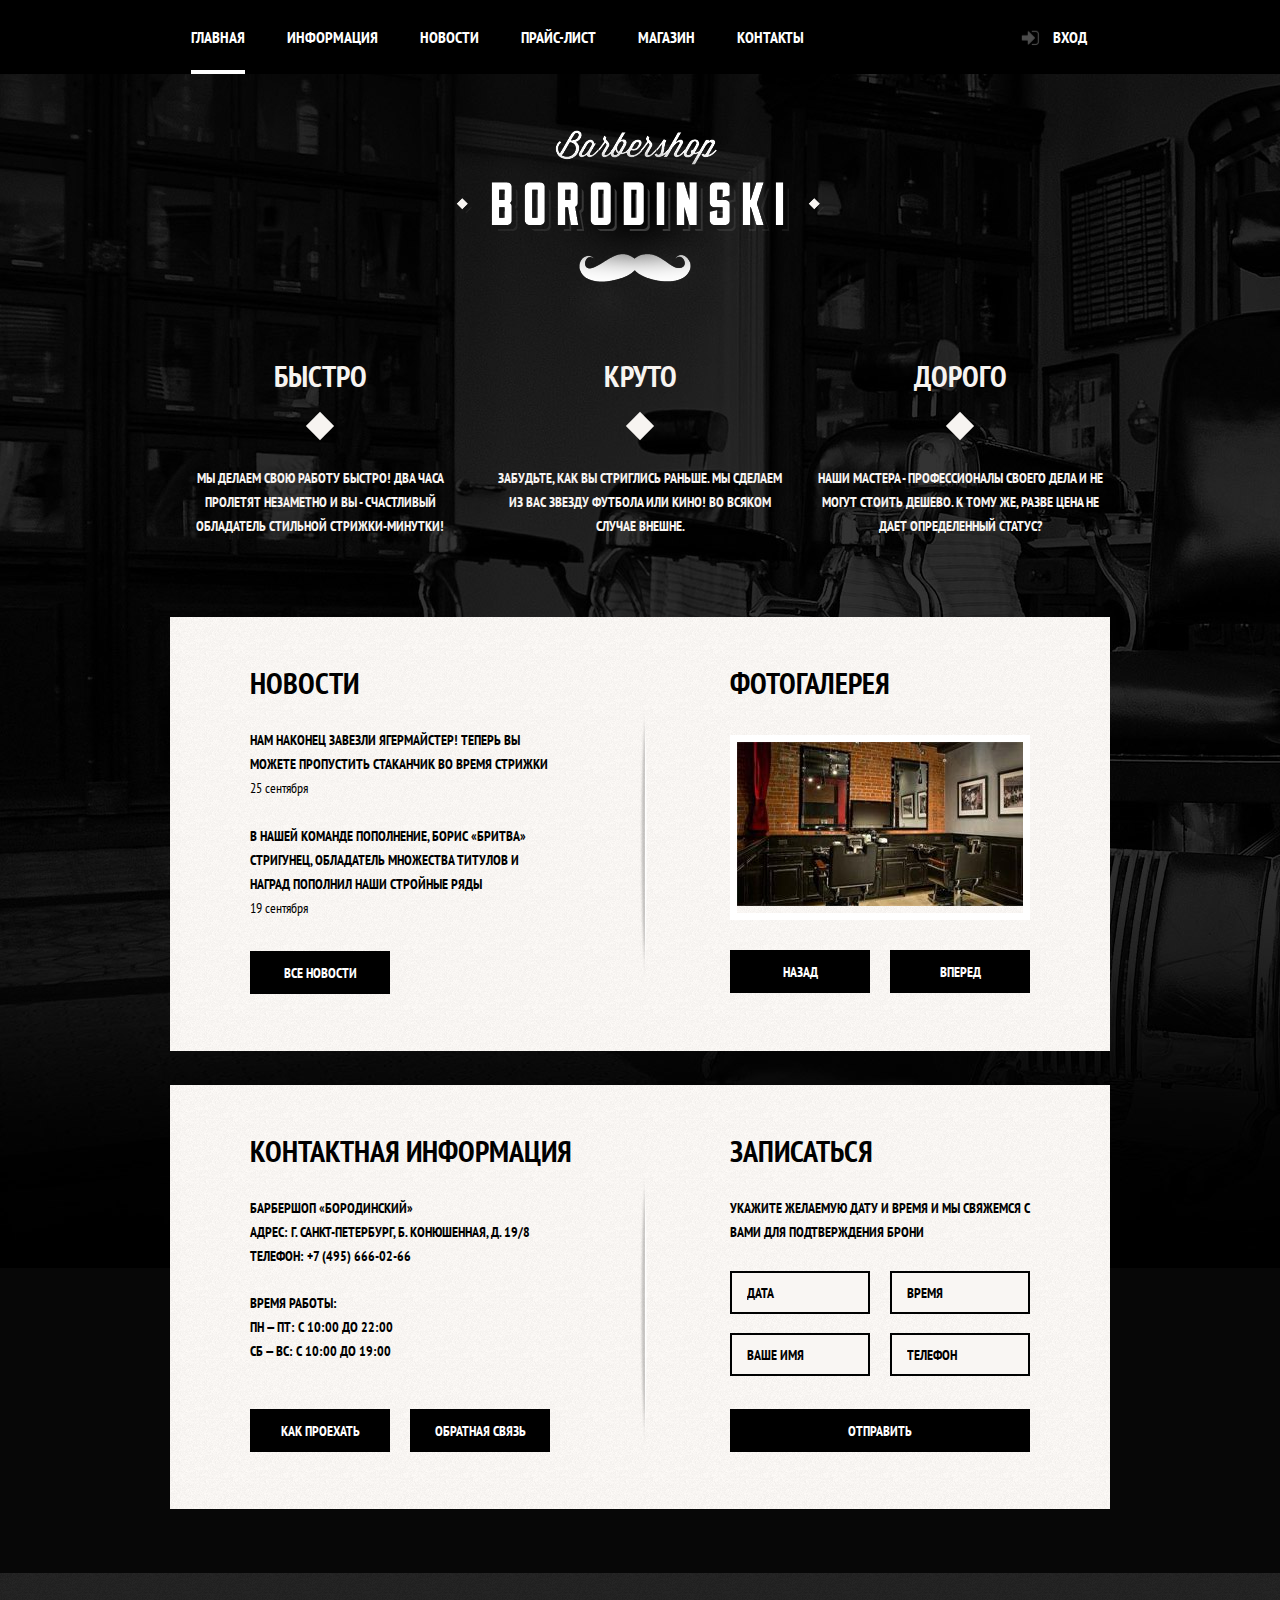
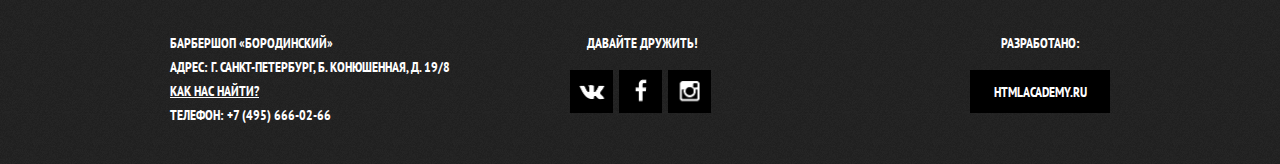
==== commit 26a0ae82: "catalog-page" ====
--- a/index.html
+++ b/index.html
@@ -77,7 +77,7 @@
 				<a href="#" class="btn">Все новости</a>
 			</section>
 			<section class="content-column-right">
-				<h2 class="content-column-title">Фотогалерея</h2>
+				<h2 class="content-column-title gallery-title">Фотогалерея</h2>
 				<div class="gallery">
 					<figure class="gallery-content">
 						<img src="img/gallery-photo-1.jpg" width="286" height="164" alt="Барбершоп итерьер">
@@ -88,7 +88,7 @@
 			</section>
 		</div>
 
-		<div class="index-content clearfix">
+		<div class="index-content clearfix ">
 			<section class="content-column-left">
 				<div class="main-contacts">
 					<h2 class="content-column-title">Контактная информация</h2>
@@ -102,23 +102,20 @@
 						<br>пн — пт: с 10:00 до 22:00
 						<br>сб — вс: с 10:00 до 19:00
 					</p>
-					<a href="#" class="btn">Как проехать</a>
+					<a href="#" class="btn open-modal-map">Как проехать</a>
 					<a href="#" class="btn">Обратная связь</a>
-					<div class="big-map-image">
-						<button class="closing-cross">&times;</button>
-						<img src="img/big-map-image.jpg" width="767" height="561" alt="Как к нам проехать">
+					<div class="modal-map">
+						<button class="closing-cross closing-map"></button>
+						<!--						<img src="img/big-map-image.jpg" width="767" height="561" alt="Как к нам проехать">-->
+						<iframe src="https://www.google.com/maps/embed?pb=!1m18!1m12!1m3!1d1998.5989424124054!2d30.320894616195037!3d59.9387968690478!2m3!1f0!2f0!3f0!3m2!1i1024!2i768!4f13.1!3m3!1m2!1s0x4696310fca5ba729%3A0xea9c53d4493c879f!2z0JHQvtC70YzRiNCw0Y8g0JrQvtC90Y7RiNC10L3QvdCw0Y8g0YPQuy4sIDE5LCDQodCw0L3QutGCLdCf0LXRgtC10YDQsdGD0YDQsywgMTkxMTg2!5e0!3m2!1sru!2sru!4v1448814733098" width="767" height="561" frameborder="0" style="border:0" allowfullscreen></iframe>
 					</div>
 				</div>
 				<div class="company-info-action">
-					<div class="modal-map">
-						<iframe src="https://www.google.com/maps/embed?pb=!1m18!1m12!1m3!1d2376.7516361114067!2d30.31810003127109!3d59.938747285514545!2m3!1f0!2f0!3f0!3m2!1i1024!2i768!4f13.1!3m3!1m2!1s0x4696310fca5ba729%3A0xea9c53d4493c879f!2z0JHQvtC70YzRiNCw0Y8g0JrQvtC90Y7RiNC10L3QvdCw0Y8g0YPQuy4sIDE5LCDQodCw0L3QutGCLdCf0LXRgtC10YDQsdGD0YDQsywgMTkxMTg2!5e0!3m2!1sru!2sru!4v1447366633626" width="940" height="446" style="border:0" allowfullscreen></iframe>
-						<button class="closing-cross closing-map">&times;</button>
-					</div>
 				</div>
 			</section>
 			<section class="content-column-right">
 				<div class="appointment-form">
-					<h2 class="content-column-title">Записаться</h2>
+					<h2 class="content-column-title ">Записаться</h2>
 					<p>Укажите желаемую дату и время и мы свяжемся с вами для подтверждения брони</p>
 					<form action="/echo" method="post">
 						<input type="text" name="date" value="" placeholder="Дата">
@@ -154,7 +151,7 @@
 		</div>
 	</footer>
 	<div class="login-popup">
-		<button class="closing-cross">&times;</button>
+		<button class="closing-cross popup-close"></button>
 		<form action="/echo" method="post">
 			<fieldset>
 				<legend>Личный кабинет</legend>
@@ -163,15 +160,12 @@
 				<input type="password" name="user-password" placeholder="Пароль">
 				<input type="checkbox" name="save-me" id="save-me" checked>
 				<label for="save-me">Запомните меня</label>
-				<a href="#">Я забыл пароль!</a>
-				<button type="submit">Войти</button>
+				<a class="forgot-password" href="#">Я забыл пароль!</a>
+				<button type="submit" class="btn">Войти</button>
 			</fieldset>
 		</form>
 	</div>
+	<script src="js/modal-windows.js" charset="utf-8"></script>
 </body>
 
 </html>
-<!--  жалоба валидатора
-Error: Attribute placeholder is only allowed when the input type is email, number, password, search, tel, text, or url.
-плэйсхолдер для даты и времени недопустим пишет
-warning на section без заголовков и на новые тэги(data time) -->--- a/css/style.css
+++ b/css/style.css
@@ -1,4 +1,5 @@
 body {
+	position: relative;
 	min-width: 960px;
 	margin: 0;
 	padding: 0;
@@ -74,7 +75,7 @@
 
 .user-block {
 	float: right;
-	width: 107px;
+	min-width: 107px;
 	max-width: 160px;
 	/*    background-color: cornflowerblue;*/
 }
@@ -86,7 +87,7 @@
 	content: " ";
 	width: 24px;
 	height: 24px;
-	background: url("../img/barbershop-styleguide-icon-sprite.png") no-repeat 1% 103%;
+	background: url("../img/barbershop-styleguide-icon-sprite.png") no-repeat 20% 103%;
 }
 
 .user-block a {
@@ -100,10 +101,12 @@
 	line-height: 16px;
 	text-transform: uppercase;
 	text-decoration: none;
+	overflow: hidden;
+	white-space: nowrap;
 }
 
 .user-block a:hover::before {
-	background: url("../img/barbershop-styleguide-icon-sprite.png") no-repeat 0% 5%;
+	background: url("../img/barbershop-styleguide-icon-sprite.png") no-repeat 19% 5%;
 }
 
 .active a:after {
@@ -124,7 +127,7 @@
 	width: 368px;
 	min-height: 152px;
 	margin: 0 auto;
-	margin-bottom: 92px;
+	margin-bottom: 72px;
 	/*    background-color: aquamarine;*/
 }
 
@@ -133,7 +136,6 @@
 }
 
 .features-item {
-	position: relative;
 	float: left;
 	width: 300px;
 	margin-right: 20px;
@@ -145,10 +147,10 @@
 	margin-right: 0px
 }
 
-.features-item::before {
+.features-title::after {
 	position: absolute;
 	content: " ";
-	top: 55px;
+	bottom: -45px;
 	left: 50%;
 	margin-left: -10px;
 	width: 20px;
@@ -158,6 +160,7 @@
 }
 
 .features-title {
+	position: relative;
 	color: #f7f4f1;
 	font-size: 30px;
 	font-weight: bold;
@@ -175,8 +178,8 @@
 .index-content {
 	position: relative;
 	margin-bottom: 34px;
-	padding: 26px 80px 54px;
-	background: #ffffff url("../img/index-content-bg.jpg")
+	padding: 26px 80px 57px;
+	background: #ffffff url("../img/index-content-bg.jpg");
 }
 
 .index-content::before {
@@ -196,6 +199,10 @@
 	margin-bottom: 30px;
 }
 
+.gallery-title {
+	margin-bottom: 37px;
+}
+
 .news-preview {
 	list-style: none;
 	margin: 0;
@@ -204,6 +211,7 @@
 
 .news-preview li {
 	margin-bottom: 24px;
+	width: 300px;
 }
 
 time {
@@ -220,6 +228,7 @@
 	text-decoration: none;
 	text-align: center;
 	vertical-align: top;
+	line-height: 24px;
 }
 
 .btn:hover {
@@ -237,13 +246,18 @@
 	text-transform: uppercase;
 }
 
+.main-contacts {
+	position: relative;
+}
+
 .main-contacts .btn {
-	margin-right: 20px;
+	margin-right: 17px;
 	margin-top: 23px;
 }
 
 .main-contacts p {
-	margin-bottom: 23px
+	margin-bottom: 23px;
+	width: 300px;
 }
 
 .news-preview + .btn {
@@ -256,10 +270,6 @@
 	/*    background-color: firebrick;*/
 }
 
-.modal-map {
-	display: none;
-}
-
 .content-column-right {
 	float: right;
 	width: 300px;
@@ -281,53 +291,77 @@
 	float: right;
 }
 
-.big-map-image {
+.modal-map {
+	position: absolute;
+	top: -259px;
+	width: 767px;
+	height: 561px;
+	border: 7px solid #ffffff;
+	position: absolute;
 	display: none;
-}
-
-.appointment-form input {
+	box-shadow: 0px 30px 50px 0px rgba(0, 1, 1, 0.75);
+}
+
+.modal-map-show {
+	display: block;
+	-webkit-animation: bounceInLeft 0.6s;
+	animation: bounceInLeft 0.6s;
+}
+
+.appointment-form input,
+.login-popup input:not([type="checkbox"]) {
 	border: 2px solid #000101;
 	width: 106px;
-	padding: 6px 15px 12px;
+	padding: 11px 15px 10px;
 	margin-right: 17px;
 	margin-bottom: 19px;
 	background-color: #f9f6f3;
+	font-family: "PT Sans Narrow", Arial, Helvetica, sans-serif;
+	font-size: 14px;
+	color: #000000;
+	font-weight: bold;
+	line-height: 1;
 }
 
 .appointment-form input:nth-child(2n) {
 	margin-right: 0;
 }
 
-.appointment-form input::-webkit-input-placeholder {
+.appointment-form input::-webkit-input-placeholder,
+.login-popup input::-webkit-input-placeholder {
 	font-family: "PT Sans Narrow", Arial, Helvetica, sans-serif;
 	font-size: 14px;
 	color: #000000;
 	font-weight: bold;
-	line-height: 24px;
+	line-height: 18px;
 	text-transform: uppercase;
 }
 
-.appointment-form input:-moz-placeholder {
+.appointment-form input::-moz-placeholder,
+.login-popup input::-moz-placeholder {
 	font-family: "PT Sans Narrow", Arial, Helvetica, sans-serif;
 	font-size: 14px;
 	color: #000000;
 	font-weight: bold;
-	line-height: 24px;
+	line-height: 1;
 	text-transform: uppercase;
-}
-
-.appointment-form input:-ms-input-placeholder {
+	opacity: 1;
+}
+
+.appointment-form input:-ms-input-placeholder,
+.login-popup input:-ms-input-placeholder {
 	font-family: "PT Sans Narrow", Arial, Helvetica, sans-serif;
 	font-size: 14px;
 	color: #000000;
 	font-weight: bold;
-	line-height: 24px;
+	line-height: 1;
 	text-transform: uppercase;
 }
 
-.appointment-form input:focus {
+.appointment-form input:focus,
+.login-popup input:not([type="checkbox"]):focus {
 	outline: none;
-	border-color: #663d15;
+	border: 2px solid #663d15;
 }
 
 .appointment-form form {
@@ -336,20 +370,155 @@
 
 .appointment-form .btn {
 	width: 100%;
-	margin-top: 20px;
+	margin-top: 14px;
 }
 
 
 /*каталог*/
+
+.catalog-page {
+	background: #ffffff url("../img/index-content-bg.jpg");
+}
+
+.catalog-page .main-footer {
+	box-shadow: inset 0px 56px 26px -39px rgba(0, 0, 0, 0.6);
+	margin-top: 47px;
+}
+
+.catalog-page .main-header {
+	margin-bottom: 58px;
+}
+
+.breadcrumbs {
+	margin-top: 24px;
+	margin-bottom: 33px;
+}
+
+.breadcrumbs ul {
+	margin: 0;
+	padding: 0;
+}
+
+.breadcrumbs li {
+	display: inline-block;
+	vertical-align: top;
+	margin-right: 37px;
+}
+
+.breadcrumbs a {
+	position: relative;
+	text-decoration: none;
+	color: #000000;
+}
+
+.breadcrumbs a::after {
+	position: absolute;
+	content: " ";
+	top: 6px;
+	right: -24px;
+	width: 7px;
+	height: 7px;
+	background: #000000;
+	transform: rotate(45deg);
+}
+
+.current-section {
+	color: #aba9a7;
+}
 
 .catalog-search {
 	float: left;
 	width: 220px;
-	background-color: aqua;
+	/*	background-color: aqua;*/
+}
+
+.catalog-search h2 {
+	margin-bottom: 28px;
+}
+
+.catalog-search .goods-group-title {
+	margin-bottom: 34px;
+    margin-top: 50px;
+}
+
+.catalog-search ul {
+	margin: 0;
+	padding: 0;
+	list-style: none;
+}
+
+.catalog-search li {
+	margin-bottom: 13px;
+}
+
+.catalog-search label {
+	position: relative;
+	margin-left: 44px;
+	display: inline-block;
+	width: 170px;
+	line-height: 16px;
+}
+
+input[type="checkbox"] + label::before {
+	position: absolute;
+	content: "";
+	top: -3px;
+	left: -45px;
+	width: 18px;
+	height: 18px;
+	border: 2px solid #000000;
+}
+
+input[type="checkbox"] + label::after {
+	display: none;
+	position: absolute;
+	content: "";
+	top: -1px;
+	left: -44px;
+	width: 18px;
+	height: 18px;
+	background: url("../img/barbershop-styleguide-icon-sprite.png") no-repeat 96% 95%;
+}
+
+input[type="checkbox"]:checked + label::after {
+	display: block;
+}
+
+input[type="radio"] + label::before {
+	position: absolute;
+	content: "";
+	top: -3px;
+	left: -45px;
+	width: 18px;
+	height: 18px;
+	border: 2px solid #000000;
+	border-radius: 50%;
+}
+
+input[type="radio"] + label::after {
+	display: none;
+	position: absolute;
+	content: "";
+	top: 4px;
+	left: -38px;
+	width: 8px;
+	height: 8px;
+	border-radius: 50%;
+	background: #000000;
+}
+
+input[type="radio"]:checked + label::after {
+	display: block;
+}
+
+.catalog-search-btn {
+	margin-top: 39px;
+	width: 112px;
 }
 
 .catalog-products {
 	float: right;
+	padding-top: 22px;
 	width: 700px;
 	font-size: 0;
 	/*    background-color: aqua;*/
@@ -359,8 +528,20 @@
 	display: inline-block;
 	vertical-align: top;
 	width: 220px;
+	min-height: 286px;
 	margin-right: 20px;
-	font-size: 14px;
+	margin-bottom: 20px;
+	font-size: 14px;
+	background-color: #ffffff;
+	box-shadow: 0px 0px 15px 0px rgba(0, 1, 1, 0.2);
+}
+
+.catalog-product-image {
+	margin-bottom: 7px;
+}
+
+.catalog-product:hover {
+	box-shadow: 3px 4px 25px 0px rgba(0, 1, 1, 0.3);
 }
 
 .catalog-product:nth-child(3n) {
@@ -391,6 +572,86 @@
 	margin-right: 0;
 }
 
+.product-name {
+	font-family: "PT Sans Narrow", Arial, Helvetica, sans-serif;
+	font-size: 14px;
+	line-height: 18px;
+	color: #000000;
+	font-weight: bold;
+	text-decoration: none;
+	text-transform: none;
+}
+
+.buy-accept {
+	width: 78px;
+	float: right;
+}
+
+.product-price {
+	background-color: #e5e5e5;
+	display: block;
+	width: 186px;
+	height: 43px;
+	vertical-align: middle;
+	text-align: center;
+	margin: 0 auto;
+	margin-top: 13px;
+	line-height: 43px;
+}
+
+.product-name span {
+	text-transform: uppercase;
+}
+
+.catalog-product-description {
+	padding: 0 17px;
+	line-height: 17px
+}
+
+.catalog-pagination {
+	margin-top: 24px;
+}
+
+.catalog-pagination ul {
+	margin: 0;
+	padding: 0;
+	font-size: 0;
+}
+
+.pagination-page {
+	padding: 0;
+	margin: 0;
+	display: inline-block;
+	vertical-align: top;
+	font-size: 14px;
+	width: 43px;
+	height: 43px;
+	color: #ffffff;
+	background: #000000;
+	margin-right: 7px;
+	text-align: center;
+	line-height: 42px;
+}
+
+.pagination-page a {
+	display: block;
+	font-size: 14px;
+	width: 100%;
+	height: 100%;
+	color: #ffffff;
+	background: #000000;
+	text-decoration: none;
+	text-align: center;
+}
+
+.pagination-page a:hover {
+	background-color: #663d15;
+}
+
+.active-page {
+	background-color: #ffffff;
+	color: #000000;
+}
 
 /*футер*/
 
@@ -442,27 +703,27 @@
 }
 
 .social-btn-vk {
-	background: #000000 url("../img/barbershop-styleguide-icon-sprite.png") no-repeat 32% -50%;
+	background: #000000 url("../img/barbershop-styleguide-icon-sprite.png") no-repeat 42% -50%;
 }
 
 .social-btn-vk:hover {
-	background: #ffffff url("../img/barbershop-styleguide-icon-sprite.png") no-repeat 32% 134%;
+	background: #ffffff url("../img/barbershop-styleguide-icon-sprite.png") no-repeat 42% 134%;
 }
 
 .social-btn-fb {
-	background: #000000 url("../img/barbershop-styleguide-icon-sprite.png") no-repeat 71% -30%;
+	background: #000000 url("../img/barbershop-styleguide-icon-sprite.png") no-repeat 64% -30%;
 }
 
 .social-btn-fb:hover {
-	background: #ffffff url("../img/barbershop-styleguide-icon-sprite.png") no-repeat 71% 145%;
+	background: #ffffff url("../img/barbershop-styleguide-icon-sprite.png") no-repeat 64% 145%;
 }
 
 .social-btn-inst {
-	background: #000000 url("../img/barbershop-styleguide-icon-sprite.png") no-repeat 105% -34%;
+	background: #000000 url("../img/barbershop-styleguide-icon-sprite.png") no-repeat 84% -34%;
 }
 
 .social-btn-inst:hover {
-	background: #ffffff url("../img/barbershop-styleguide-icon-sprite.png") no-repeat 105% 145%;
+	background: #ffffff url("../img/barbershop-styleguide-icon-sprite.png") no-repeat 84% 145%;
 }
 
 .footer-copyright {
@@ -482,5 +743,222 @@
 }
 
 .login-popup {
+	position: absolute;
+	top: 120px;
+	left: 0;
+	right: 0;
+	width: 460px;
+	margin: 0 auto;
 	display: none;
+	background: #ffffff url("../img/index-content-bg.jpg");
+	margin-bottom: 90px;
+	padding: 54px 0 58px 0;
+	box-shadow: 0px 30px 50px 0px rgba(0, 1, 1, 0.75);
+}
+
+.login-popup-show {
+	display: block;
+	-webkit-animation: bounceInLeft 0.6s;
+	animation: bounceInLeft 0.6s;
+}
+
+@-webkit-keyframes bounceInLeft {
+	from,
+	60%,
+	75%,
+	90%,
+	to {
+		-webkit-animation-timing-function: cubic-bezier(0.215, 0.610, 0.355, 1.000);
+		animation-timing-function: cubic-bezier(0.215, 0.610, 0.355, 1.000);
+	}
+	0% {
+		opacity: 0;
+		-webkit-transform: translate3d(-3000px, 0, 0);
+		transform: translate3d(-3000px, 0, 0);
+	}
+	60% {
+		opacity: 1;
+		-webkit-transform: translate3d(25px, 0, 0);
+		transform: translate3d(25px, 0, 0);
+	}
+	75% {
+		-webkit-transform: translate3d(-10px, 0, 0);
+		transform: translate3d(-10px, 0, 0);
+	}
+	90% {
+		-webkit-transform: translate3d(5px, 0, 0);
+		transform: translate3d(5px, 0, 0);
+	}
+	to {
+		-webkit-transform: none;
+		transform: none;
+	}
+}
+
+@keyframes bounceInLeft {
+	from,
+	60%,
+	75%,
+	90%,
+	to {
+		-webkit-animation-timing-function: cubic-bezier(0.215, 0.610, 0.355, 1.000);
+		animation-timing-function: cubic-bezier(0.215, 0.610, 0.355, 1.000);
+	}
+	0% {
+		opacity: 0;
+		-webkit-transform: translate3d(-3000px, 0, 0);
+		transform: translate3d(-3000px, 0, 0);
+	}
+	60% {
+		opacity: 1;
+		-webkit-transform: translate3d(25px, 0, 0);
+		transform: translate3d(25px, 0, 0);
+	}
+	75% {
+		-webkit-transform: translate3d(-10px, 0, 0);
+		transform: translate3d(-10px, 0, 0);
+	}
+	90% {
+		-webkit-transform: translate3d(5px, 0, 0);
+		transform: translate3d(5px, 0, 0);
+	}
+	to {
+		-webkit-transform: none;
+		transform: none;
+	}
+}
+
+
+/*
+.bounceInLeft {
+  -webkit-animation-name: bounceInLeft;
+  animation-name: bounceInLeft;
+}
+*/
+
+@-webkit-keyframes bounceOutRight {
+	20% {
+		opacity: 1;
+		-webkit-transform: translate3d(-20px, 0, 0);
+		transform: translate3d(-20px, 0, 0);
+	}
+	to {
+		opacity: 0;
+		-webkit-transform: translate3d(2000px, 0, 0);
+		transform: translate3d(2000px, 0, 0);
+	}
+}
+
+@keyframes bounceOutRight {
+	20% {
+		opacity: 1;
+		-webkit-transform: translate3d(-20px, 0, 0);
+		transform: translate3d(-20px, 0, 0);
+	}
+	to {
+		opacity: 0;
+		-webkit-transform: translate3d(2000px, 0, 0);
+		transform: translate3d(2000px, 0, 0);
+	}
+}
+
+.bounceOutRight {
+	-webkit-animation: bounceOutRight 0.6s;
+	animation: bounceOutRight 0.6s;
+}
+
+.closing-cross {
+	position: absolute;
+	top: 8px;
+	right: -35px;
+	width: 23px;
+	height: 23px;
+	background: url("../img/barbershop-styleguide-icon-sprite.png") no-repeat 100% 6%;
+	border: none;
+	font-weight: normal;
+	outline: none;
+}
+
+.login-popup form {
+	width: 300px;
+	margin: 0 auto;
+	text-align: left;
+}
+
+.login-popup input:not([type="checkbox"]) {
+	position: relative;
+	width: 241px;
+	margin: 0;
+	margin-bottom: 10px;
+	padding-right: 40px;
+}
+
+.login-popup fieldset {
+	border: none;
+	padding: 0;
+	margin: 0;
+}
+
+.login-popup legend {
+	font-size: 30px;
+	margin-bottom: 10px;
+}
+
+.login-popup p {
+	margin-bottom: 11px;
+}
+
+input[name="user-login"] {
+	background: url("../img/barbershop-styleguide-icon-sprite.png") no-repeat 266px 7px;
+}
+
+input[name="user-password"] {
+	background: url("../img/barbershop-styleguide-icon-sprite.png") no-repeat 266px -35px;
+}
+
+input[type="checkbox"],
+input[type="radio"] {
+	display: none;
+}
+
+label[for="save-me"] {
+	position: relative;
+	margin-left: 30px;
+	line-height: 30px;
+}
+
+label[for="save-me"]::before {
+	position: absolute;
+	content: "";
+	top: -3px;
+	left: -30px;
+	width: 18px;
+	height: 18px;
+	border: 2px solid #000000;
+}
+
+label[for="save-me"]::after {
+	display: none;
+	position: absolute;
+	content: "";
+	top: -1px;
+	left: -29px;
+	width: 18px;
+	height: 18px;
+	background: url("../img/barbershop-styleguide-icon-sprite.png") no-repeat 96% 95%;
+}
+
+input[id="save-me"]:checked ~ label[for="save-me"]::after {
+	display: block;
+}
+
+.login-popup .btn {
+	width: 100%;
+	margin-top: 12px;
+}
+
+.forgot-password {
+	color: #000000;
+	margin-top: 3px;
+	float: right;
 }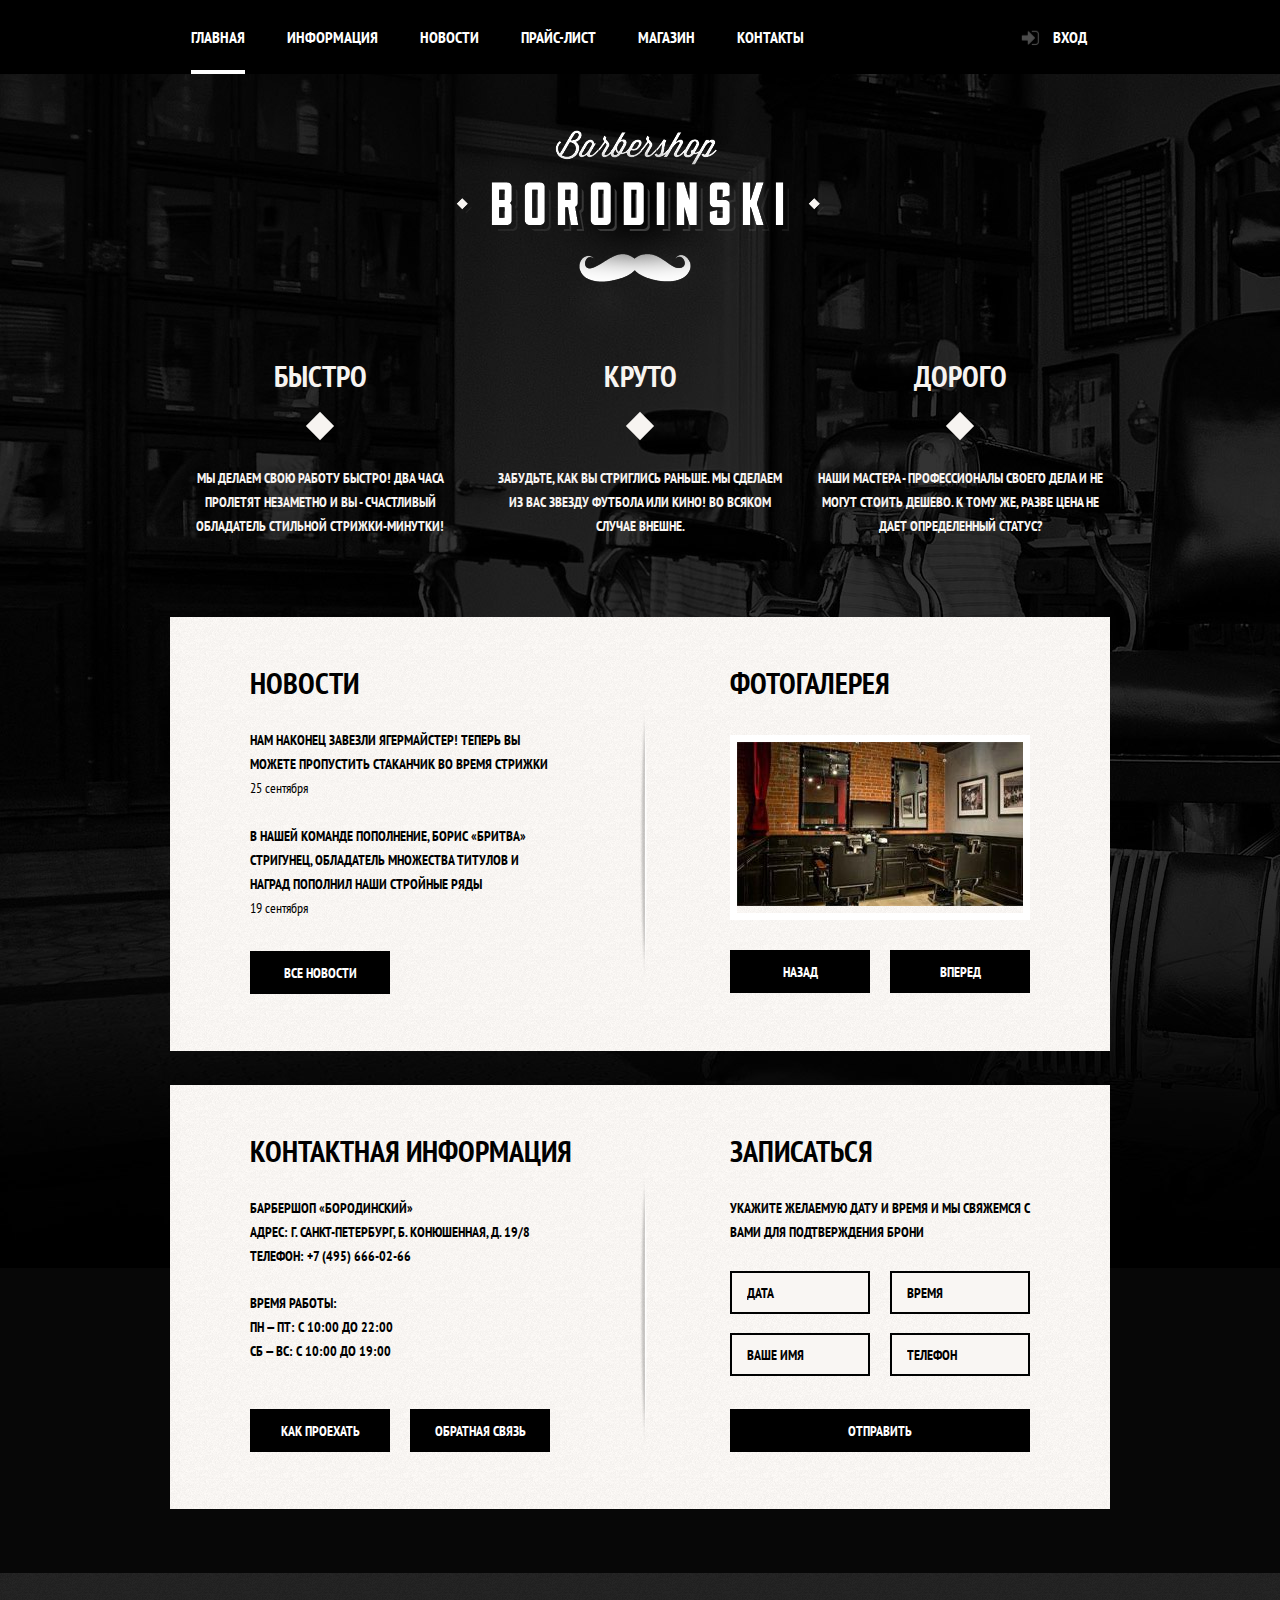
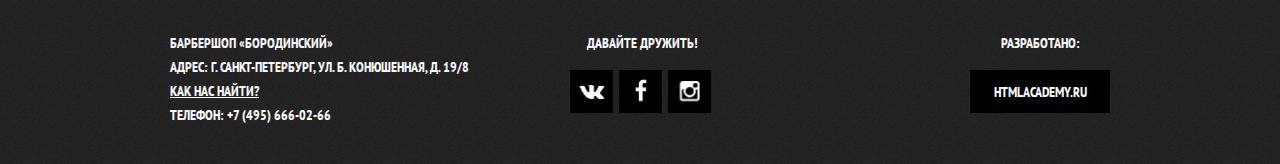
==== commit e39f2495: "finish him" ====
--- a/index.html
+++ b/index.html
@@ -24,7 +24,7 @@
 						<a href="#">Новости</a>
 					</li>
 					<li>
-						<a href="#">Прайс-лист</a>
+						<a href="pages/barbershop-price.html">Прайс-лист</a>
 					</li>
 					<li>
 						<a href="pages/catalog.html">Магазин</a>
@@ -133,7 +133,7 @@
 		<div class="container clearfix">
 			<section class="footer-contacts">
 				Барбершоп «Бородинский»
-				<br>Адрес: г. Санкт-Петербург, Б. Конюшенная, д. 19/8
+				<br>Адрес: г. Санкт-Петербург, ул. Б. Конюшенная, д. 19/8
 				<br>
 				<a href="#">Как нас найти?</a>
 				<br>телефон: +7 (495) 666-02-66
@@ -146,7 +146,7 @@
 			</section>
 			<section class="footer-copyright">
 				<p>Разработано:</p>
-				<a href="#" class="btn">htmlacademy.ru</a>
+				<a href="https://htmlacademy.ru/" class="btn">htmlacademy.ru</a>
 			</section>
 		</div>
 	</footer>
--- a/css/style.css
+++ b/css/style.css
@@ -376,11 +376,16 @@
 
 /*каталог*/
 
-.catalog-page {
+.catalog-page,
+.catalog-item-page,
+.price-list {
 	background: #ffffff url("../img/index-content-bg.jpg");
 }
 
-.catalog-page .main-footer {
+.catalog-page .main-footer,
+.catalog-item-page .main-footer,
+.price-list .main-footer
+ {
 	box-shadow: inset 0px 56px 26px -39px rgba(0, 0, 0, 0.6);
 	margin-top: 47px;
 }
@@ -559,7 +564,7 @@
 
 .item-description {
 	float: right;
-	width: 400px;
+	width: 391px;
 }
 
 .item-preview-images a {
@@ -653,6 +658,200 @@
 	color: #000000;
 }
 
+/*СТРАНИЦА ТОВАРА*/
+
+.item-images img {
+	box-shadow: 0px 0px 15px 0px rgba(0, 1, 1, 0.2);
+}
+
+.item-preview-images {
+	margin-top: 10px;
+}
+
+.catalog-item-page .main-footer {
+	margin-top: 34px;
+}
+
+.catalog-item-page .breadcrumbs {
+	margin-bottom: 55px;
+}
+
+.item-article {
+	float: right;
+	color: #aeaeae;
+}
+
+.catalog-item-description {
+	clear: both;
+}
+
+.item-description-detail p:first-child {
+	float: left;
+	margin-bottom: 29px;
+}
+
+.catalog-item-page .product-price {
+	margin: 0;
+	    margin-top: 35px;
+}
+
+.item-description {
+	padding-top: 5px;
+}
+
+.item-description-detail {
+	margin-bottom: 65px;
+}
+
+.item-description-contents ul {
+	margin: 0;
+	padding: 0;
+	list-style: none;
+}
+
+.item-description-contents li {
+	position: relative;
+	margin-left: 21px;
+}
+
+.item-description-contents li:before {
+	position: absolute;
+    content: " ";
+    top: 8px;
+    left: -19px;
+    width: 8px;
+    height: 8px;
+    background-color: #000000;
+    transform: rotate(45deg);
+}
+
+.item-description-contents h2 {
+	margin-bottom: 29px;
+}
+
+/*ПРАЙС-ЛИСТ*/
+.price-list .main-header {
+	margin-bottom: 59px;
+}
+
+.price-list .breadcrumbs {
+	margin-bottom: 57px;
+}
+
+.price-page-main-title {
+	position: relative;
+	width: 100%;
+	margin: 0 auto;
+	margin-bottom: 56px;
+}
+.price-page-main-title::before {
+	content: "";
+	position: absolute;
+	top: 13px;
+	left: 0;
+	width: 100%;
+	border: 1px solid black;
+	z-index: 1;
+
+}
+
+.price-list-big-title {
+	position: relative;
+	z-index: 10;
+	font-size: 48px;
+	margin: 0 auto;
+	width: 620px;
+	text-align: center;
+	background: #ffffff url("../img/index-content-bg.jpg");
+
+}
+
+.means-used {
+	float: left;
+	width: 400px;
+}
+
+.price-list h2 {
+	line-height: 28px;
+	margin-bottom: 35px;
+}
+
+.means-used h2 {
+	width: 240px;
+}
+
+.means-used-list {
+	list-style: none;
+	margin: 0;
+	margin-left: 20px;
+	margin-top: -4px;
+	padding: 0;
+}
+
+.means-used-list li {
+	position: relative;
+	margin-bottom: 12px;
+}
+
+.means-used-list li::after {
+	position: absolute;
+	content: " ";
+	top: 6px;
+	left: -19px;
+	width: 7px;
+	height: 7px;
+	background: #000000;
+	transform: rotate(45deg);
+}
+
+.prices-masters {
+	float: right;
+	width: 460px;
+	margin-bottom: 60px;
+}
+
+.prices-masters h2 {
+	width: 200px;
+}
+
+.prices-masters table {
+	border-collapse: collapse;
+
+}
+
+.prices-masters td {
+	padding: 8px 17px;
+	width: 193px;
+	border: 2px solid black;
+}
+
+.prices-masters td:nth-child(2n) {
+	text-align: center;
+}
+
+.about-us {
+	clear: both;
+	margin-bottom: 62px;
+}
+
+.about-us h2 {
+	margin-bottom: 15px;
+}
+
+.about-us-left-col {
+	float: left;
+	width: 400px;
+}
+
+.about-us-right-col {
+	float: right;
+	width: 460px;
+}
+
+.about-us p {
+	width: 390px;
+}
+
 /*футер*/
 
 .main-footer {
@@ -754,6 +953,7 @@
 	margin-bottom: 90px;
 	padding: 54px 0 58px 0;
 	box-shadow: 0px 30px 50px 0px rgba(0, 1, 1, 0.75);
+	z-index: 20;
 }
 
 .login-popup-show {
@@ -961,4 +1161,4 @@
 	color: #000000;
 	margin-top: 3px;
 	float: right;
-}+}
